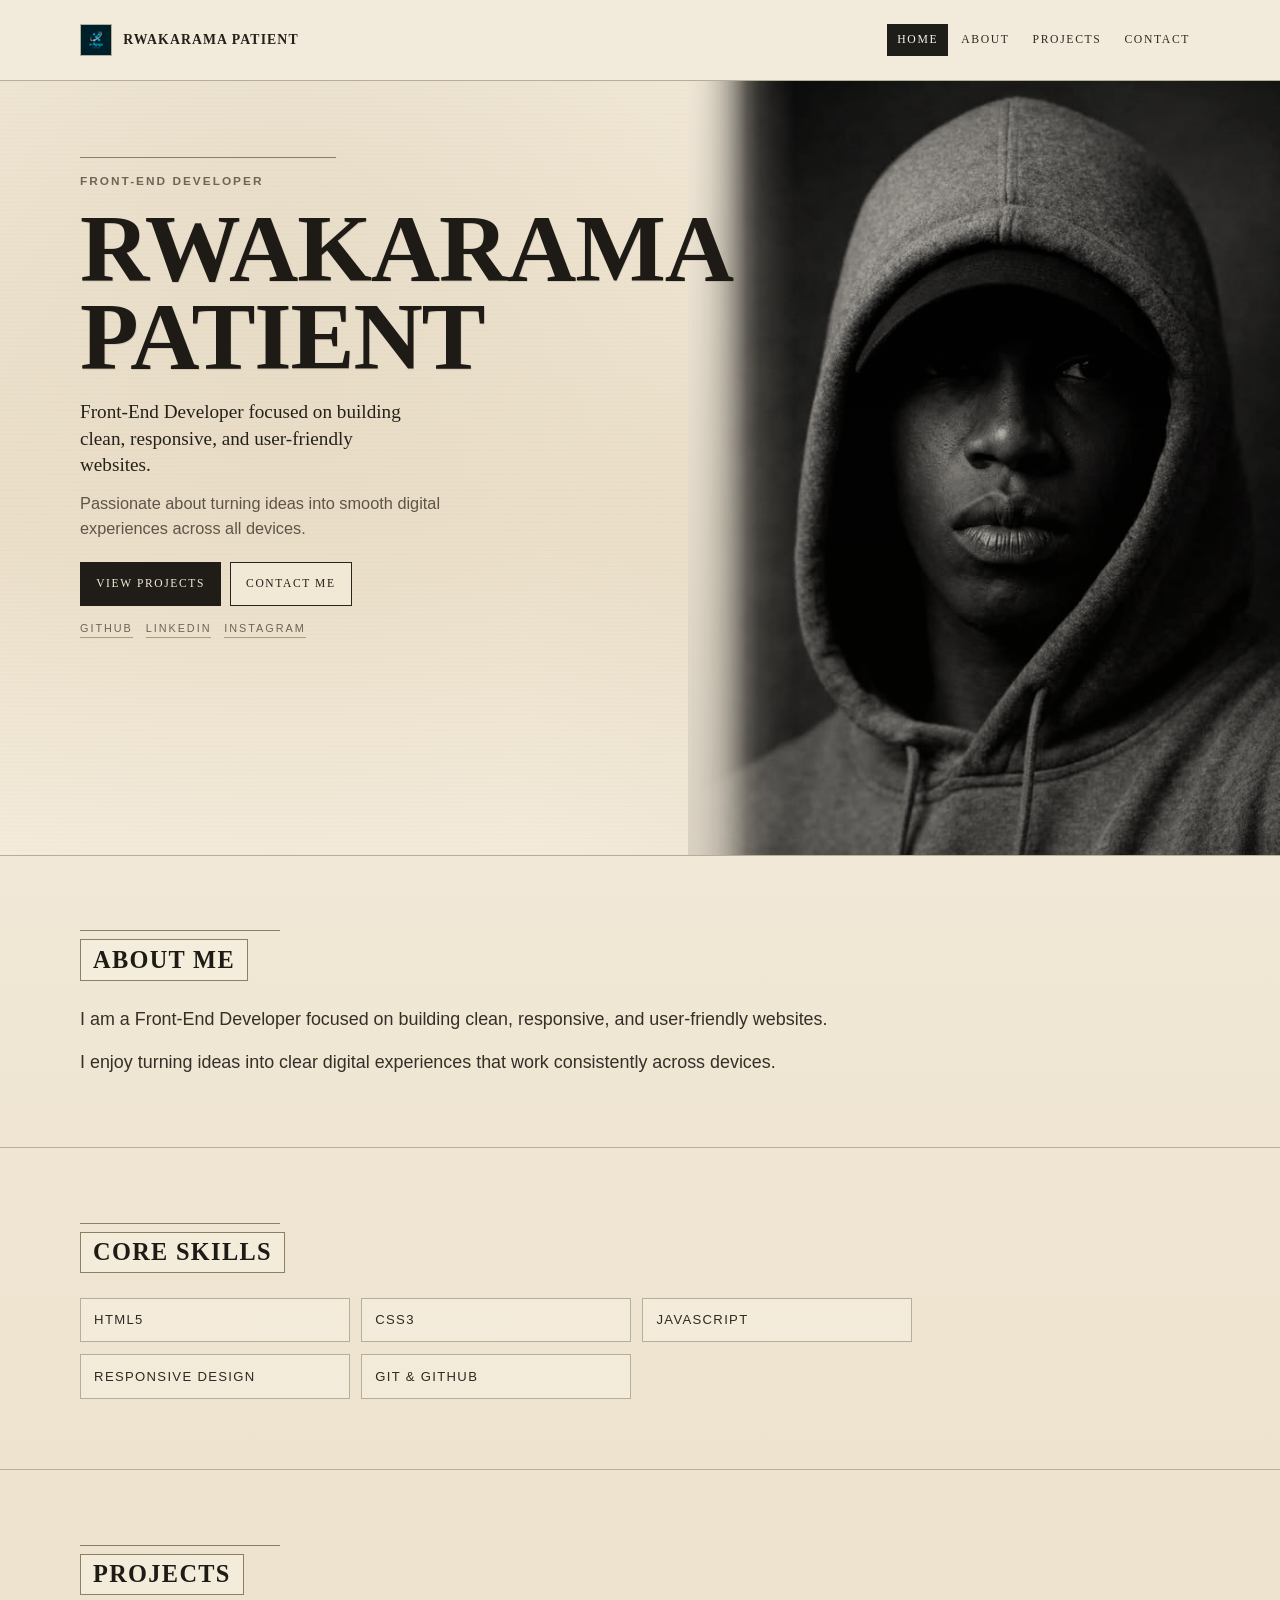
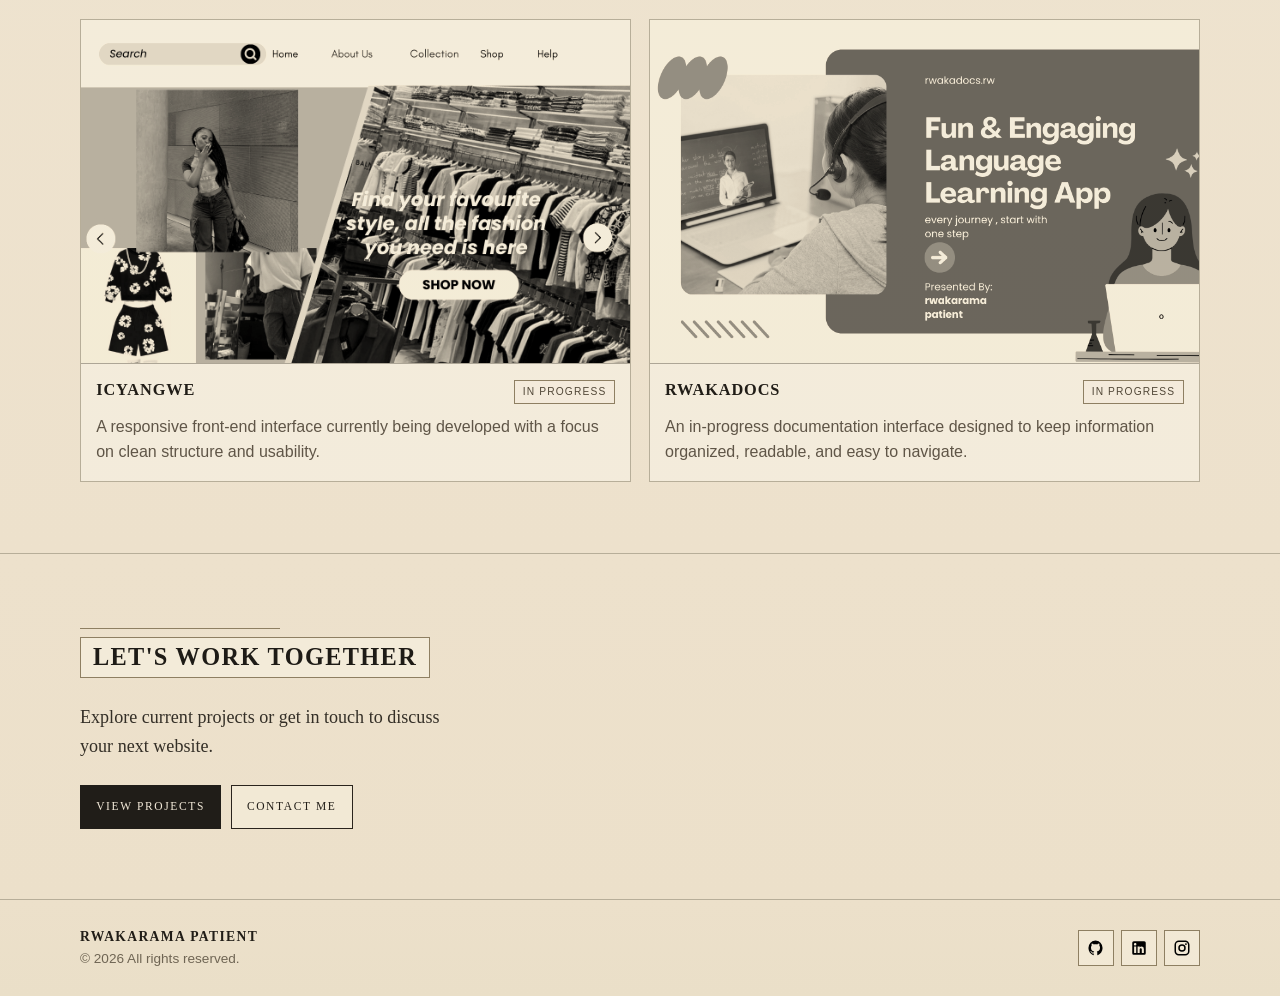
==== index.html @ 4b3dc40f "first commit" ====
<!DOCTYPE html>
<html lang="en">
  <head>
    <meta charset="UTF-8" />
    <meta name="viewport" content="width=device-width, initial-scale=1.0" />
    <meta name="description" content="Portfolio website" />
    <title>Home | Portfolio</title>
    <link rel="icon" type="image/png" sizes="32x32" href="assets/favicon/favicon.png">
<link rel="shortcut icon" href="assets/favicon/favicon-v2.png">
    <link rel="stylesheet" href="css/style.css" />
    <script src="js/main.js" defer></script>
  </head>
  <body>
    <a class="skip-link" href="#main-content">Skip to content</a>

    <header class="site-header">
      <div class="container header-inner">
        <a class="brand" href="index.html" aria-label="RWAKARAMA Patient home">
          <img class="brand-logo" src="assets/icons/logo.png" alt="RWAKARAMA Patient logo" />
          <span class="brand-text">RWAKARAMA Patient</span>
        </a>

        <button
          class="nav-toggle"
          type="button"
          aria-expanded="false"
          aria-controls="site-nav"
          aria-label="Toggle navigation menu"
        >
          <span class="nav-toggle-line"></span>
          <span class="nav-toggle-line"></span>
          <span class="nav-toggle-line"></span>
        </button>

        <nav class="site-nav" id="site-nav" aria-label="Main navigation">
          <a class="nav-link" href="index.html" aria-current="page">Home</a>
          <a class="nav-link" href="about.html">About</a>
          <a class="nav-link" href="projects.html">Projects</a>
          <a class="nav-link" href="contact.html">Contact</a>
        </nav>
      </div>
    </header>

    <main id="main-content">
      <section class="hero" aria-labelledby="hero-name">
        <div class="container hero-inner">
          <div class="hero-content">
            <p class="hero-role">Front-End Developer</p>
            <h1 class="hero-name" id="hero-name">RWAKARAMA Patient</h1>
            <p class="hero-supporting">
              Front-End Developer focused on building clean, responsive, and user-friendly websites.
            </p>
            <p class="hero-intro">
              Passionate about turning ideas into smooth digital experiences across all devices.
            </p>

            <div class="hero-actions" aria-label="Hero actions">
              <a class="hero-cta hero-cta-primary" href="projects.html">View Projects</a>
              <a class="hero-cta" href="contact.html">Contact Me</a>
            </div>

            <nav class="hero-social" aria-label="Hero social links">
              <a href="https://github.com/rwakaramapatient" target="_blank" rel="noopener noreferrer">GitHub</a>
              <a href="https://linkedin.com/in/rwakarama-patient-4941693b5" target="_blank" rel="noopener noreferrer">LinkedIn</a>
              <a href="https://www.instagram.com/r.w.a.k.a.r.a.m.a" target="_blank" rel="noopener noreferrer">Instagram</a>
            </nav>
          </div>

          <figure class="hero-media">
            <img src="assets/images/rwakarama.png" alt="Portrait of RWAKARAMA Patient" />
          </figure>
        </div>
      </section>

      <section class="home-preview about-preview" aria-labelledby="about-preview-title">
        <div class="container home-preview-inner">
          <header class="section-head">
            <h2 class="section-title-box" id="about-preview-title">About Me</h2>
          </header>

          <div class="section-body">
            <p>
              I am a Front-End Developer focused on building clean, responsive, and user-friendly
              websites.
            </p>
            <p>
              I enjoy turning ideas into clear digital experiences that work consistently across devices.
            </p>
          </div>
        </div>
      </section>

      <section class="home-preview skills-preview" aria-labelledby="skills-preview-title">
        <div class="container home-preview-inner">
          <header class="section-head">
            <h2 class="section-title-box" id="skills-preview-title">Core Skills</h2>
          </header>

          <ul class="skills-list" aria-label="Core front-end skills">
            <li class="skill-chip">HTML5</li>
            <li class="skill-chip">CSS3</li>
            <li class="skill-chip">JavaScript</li>
            <li class="skill-chip">Responsive Design</li>
            <li class="skill-chip">Git &amp; GitHub</li>
          </ul>
        </div>
      </section>

      <section class="home-preview projects-preview" aria-labelledby="projects-preview-title">
        <div class="container home-preview-inner">
          <header class="section-head">
            <h2 class="section-title-box" id="projects-preview-title">Projects</h2>
          </header>

          <div class="project-cards">
            <article class="project-card">
              <img src="assets/images/icyangwe.png" alt="Icyangwe project preview" class="project-card-image" />
              <div class="project-card-body">
                <div class="project-card-top">
                  <h3 class="project-card-name">Icyangwe</h3>
                  <span class="project-status">In Progress</span>
                </div>
                <p class="project-card-desc">
                  A responsive front-end interface currently being developed with a focus on clean structure
                  and usability.
                </p>
              </div>
            </article>

            <article class="project-card">
              <img src="assets/images/rwakadocs.png" alt="RwakaDocs project preview" class="project-card-image" />
              <div class="project-card-body">
                <div class="project-card-top">
                  <h3 class="project-card-name">RwakaDocs</h3>
                  <span class="project-status">In Progress</span>
                </div>
                <p class="project-card-desc">
                  An in-progress documentation interface designed to keep information organized, readable,
                  and easy to navigate.
                </p>
              </div>
            </article>
          </div>
        </div>
      </section>

      <section class="home-preview cta-preview" aria-labelledby="cta-preview-title">
        <div class="container home-preview-inner">
          <header class="section-head">
            <h2 class="section-title-box" id="cta-preview-title">Let&apos;s Work Together</h2>
          </header>

          <p class="cta-text">
            Explore current projects or get in touch to discuss your next website.
          </p>

          <div class="cta-actions">
            <a class="cta-link cta-link-primary" href="projects.html">View Projects</a>
            <a class="cta-link" href="contact.html">Contact Me</a>
          </div>
        </div>
      </section>
    </main>

    <footer class="site-footer">
      <div class="container footer-inner">
        <div class="footer-info">
          <p class="footer-name">RWAKARAMA Patient</p>
          <p class="footer-copy">&copy; 2026 All rights reserved.</p>
        </div>

        <nav class="social-nav" aria-label="Social links">
          <a class="social-link" href="https://github.com/rwakaramapatient" target="_blank" rel="noopener noreferrer" aria-label="GitHub">
            <img src="assets/icons/github.svg" alt="" />
          </a>
          <a class="social-link" href="https://linkedin.com/in/rwakarama-patient-4941693b5" target="_blank" rel="noopener noreferrer" aria-label="LinkedIn">
            <img src="assets/icons/linkedin.svg" alt="" />
          </a>
          <a class="social-link" href="https://www.instagram.com/r.w.a.k.a.r.a.m.a" target="_blank" rel="noopener noreferrer" aria-label="Instagram">
            <img src="assets/icons/instagram.svg" alt="" />
          </a>
        </nav>
      </div>
    </footer>
  </body>
</html>
---- css/style.css ----
:root {
  --bg: #efe4d1;
  --surface: #ece0c9;
  --text: #231f19;
  --muted: #6f6554;
  --line: #b7ae99;
  --focus: #2a241d;
}

*,
*::before,
*::after {
  box-sizing: border-box;
}

html,
body {
  margin: 0;
  padding: 0;
}

body {
  min-height: 100vh;
  display: flex;
  flex-direction: column;
  font-family: "Helvetica Neue", Helvetica, Arial, sans-serif;
  background: var(--bg);
  color: var(--text);
  line-height: 1.5;
}

img {
  max-width: 100%;
  display: block;
}

a {
  color: inherit;
  text-decoration: none;
}

.container {
  width: min(100% - 2rem, 70rem);
  margin-inline: auto;
}

.skip-link {
  position: absolute;
  left: 1rem;
  top: -100%;
  padding: 0.6rem 0.8rem;
  background: #000000;
  color: #ffffff;
  z-index: 1000;
}

.skip-link:focus-visible {
  top: 1rem;
  outline: 2px solid #ffffff;
  outline-offset: 2px;
}

.site-header {
  border-bottom: 1px solid #b7ae99;
  background: #f2ebdb;
}

.header-inner {
  min-height: 4.35rem;
  display: flex;
  align-items: center;
  justify-content: space-between;
  gap: 0.7rem;
  position: relative;
}

.brand {
  display: inline-flex;
  align-items: center;
  gap: 0.6rem;
  min-height: 44px;
}

.brand-logo {
  width: 2rem;
  height: 2rem;
  border-radius: 0;
  border: 1px solid #b7ae99;
  background: #e7decb;
}

.brand-text {
  font-size: 0.86rem;
  font-weight: 600;
  letter-spacing: 0.08em;
  text-transform: uppercase;
  white-space: nowrap;
  font-family: "Garamond", "Times New Roman", serif;
}

.brand-role {
  display: none;
}

.nav-toggle {
  width: 44px;
  height: 44px;
  border: 1px solid #b7ae99;
  background: #f2ebdb;
  border-radius: 0;
  display: inline-flex;
  flex-direction: column;
  justify-content: center;
  align-items: center;
  gap: 0.3rem;
  cursor: pointer;
}

.nav-toggle-line {
  width: 1.1rem;
  height: 2px;
  background: #2a2721;
  transition: transform 0.2s ease, opacity 0.2s ease;
}

.site-nav {
  position: absolute;
  top: calc(100% + 0.45rem);
  right: 0;
  left: 0;
  z-index: 20;
  display: none;
  flex-direction: column;
  gap: 0.1rem;
  padding: 0.5rem;
  background: #f2ebdb;
  border: 1px solid #b7ae99;
  border-radius: 0;
  box-shadow: 0 0.35rem 1rem rgba(51, 46, 37, 0.12);
}

.site-nav.is-open {
  display: flex;
}

.nav-link {
  min-height: 44px;
  display: inline-flex;
  align-items: center;
  padding: 0.5rem 0.7rem;
  border-radius: 0;
  font-size: 0.73rem;
  letter-spacing: 0.14em;
  text-transform: uppercase;
  color: #2f2b24;
  font-family: "Garamond", "Times New Roman", serif;
}

.nav-link:hover {
  background: #e8deca;
}

.nav-link[aria-current="page"] {
  background: #1f1d19;
  color: #f7f2e7;
}

.nav-toggle[aria-expanded="true"] .nav-toggle-line:nth-child(1) {
  transform: translateY(5px) rotate(45deg);
}

.nav-toggle[aria-expanded="true"] .nav-toggle-line:nth-child(2) {
  opacity: 0;
}

.nav-toggle[aria-expanded="true"] .nav-toggle-line:nth-child(3) {
  transform: translateY(-5px) rotate(-45deg);
}

main {
  flex: 1;
}

.site-footer {
  border-top: 1px solid #b7ae99;
  background: linear-gradient(180deg, #ece0ca 0%, #eadfc8 100%);
  margin-top: auto;
}

.footer-inner {
  min-height: 5.5rem;
  display: flex;
  flex-direction: column;
  align-items: flex-start;
  justify-content: center;
  gap: 0.8rem;
  padding-block: 1rem;
}

.footer-info {
  display: grid;
  gap: 0.15rem;
}

.footer-name,
.footer-copy {
  margin: 0;
}

.footer-name {
  font-size: 0.85rem;
  font-weight: 600;
  text-transform: uppercase;
  letter-spacing: 0.1em;
  color: #211d17;
  font-family: "Garamond", "Times New Roman", serif;
}

.footer-copy {
  font-size: 0.85rem;
  color: #6f6554;
}

.social-nav {
  display: inline-flex;
  align-items: center;
  flex-wrap: wrap;
  gap: 0.45rem;
}

.social-link {
  width: 2.25rem;
  height: 2.25rem;
  border: 1px solid #8e7f62;
  border-radius: 0;
  background: rgba(247, 240, 224, 0.55);
  display: inline-flex;
  align-items: center;
  justify-content: center;
}

.social-link:hover {
  background: #e7dbc4;
  border-color: #6f6554;
}

.social-link img {
  width: 1.1rem;
  height: 1.1rem;
}

.nav-link,
.social-link,
.hero-cta,
.cta-preview .cta-link,
.about-actions .cta-link,
.projects-links .cta-link,
.contact-form .cta-link,
.contact-methods-list a {
  transition:
    background-color 0.16s ease,
    color 0.16s ease,
    border-color 0.16s ease,
    text-decoration-color 0.16s ease;
}

a:focus-visible,
button:focus-visible {
  outline: 2px solid var(--focus);
  outline-offset: 2px;
}

@media (min-width: 48rem) {
  .header-inner {
    min-height: 5rem;
  }

  .nav-toggle {
    display: none;
  }

  .brand {
    gap: 0.7rem;
  }

  .site-nav {
    position: static;
    display: inline-flex;
    flex-direction: row;
    align-items: center;
    gap: 0.2rem;
    padding: 0;
    border: 0;
    border-radius: 0;
    box-shadow: none;
  }

  .nav-link {
    min-height: auto;
    padding: 0.45rem 0.62rem;
  }

  .footer-inner {
    min-height: 6rem;
    flex-direction: row;
    align-items: center;
    justify-content: space-between;
  }
}

.hero {
  position: relative;
  overflow: hidden;
  background:
    radial-gradient(circle at 22% 20%, rgba(191, 177, 149, 0.22), transparent 58%),
    radial-gradient(circle at 86% 84%, rgba(186, 174, 149, 0.2), transparent 46%),
    linear-gradient(180deg, #f3ead8 0%, #eee2cc 56%, #f4ebdb 100%);
  border-bottom: 1px solid #b7ae99;
}

.hero::before {
  content: "";
  position: absolute;
  inset: 0;
  pointer-events: none;
  background: linear-gradient(180deg, rgba(21, 18, 14, 0.34) 0%, rgba(21, 18, 14, 0.66) 100%);
  z-index: 1;
}

.hero::after {
  content: "";
  position: absolute;
  inset: 0;
  pointer-events: none;
  background-image: repeating-linear-gradient(
    0deg,
    rgba(49, 43, 35, 0.03) 0 1px,
    transparent 1px 4px
  );
  opacity: 0.42;
  z-index: 2;
}

.hero-inner {
  min-height: clamp(34rem, 100svh, 46rem);
  width: min(100%, 70rem);
  display: flex;
  align-items: flex-end;
  padding-top: clamp(1rem, 5vw, 1.9rem);
  padding-bottom: clamp(0.45rem, 2.8vw, 1rem);
  position: relative;
  z-index: 3;
}

.hero-content {
  max-width: 35rem;
  position: relative;
  z-index: 4;
}

.hero-content::before {
  content: "";
  position: absolute;
  left: 0;
  top: -1rem;
  width: min(62vw, 16rem);
  border-top: 1px solid rgba(235, 223, 198, 0.6);
}

.hero-role {
  margin: 0 0 0.85rem;
  font-size: 0.74rem;
  font-weight: 600;
  letter-spacing: 0.17em;
  text-transform: uppercase;
  color: #ded3bc;
}

.hero-name {
  margin: 0;
  font-size: clamp(2.3rem, 11vw, 5.2rem);
  line-height: 0.92;
  letter-spacing: -0.012em;
  text-transform: uppercase;
  max-width: 9.6ch;
  color: #f4ebd8;
  font-family: "Baskerville Old Face", "Garamond", "Times New Roman", serif;
  text-shadow: 0.08rem 0.12rem 0.6rem rgba(0, 0, 0, 0.44);
}

.hero-supporting {
  margin: 1.1rem 0 0;
  font-size: clamp(1rem, 4vw, 1.2rem);
  max-width: 35ch;
  color: #eee3cc;
  font-family: "Garamond", "Times New Roman", serif;
  line-height: 1.4;
  text-shadow: 0 0.2rem 0.75rem rgba(0, 0, 0, 0.38);
}

.hero-intro {
  margin: 0.7rem 0 0;
  color: #dacfb8;
  font-size: clamp(0.94rem, 2.8vw, 1.02rem);
  max-width: 44ch;
  line-height: 1.55;
  text-shadow: 0 0.2rem 0.65rem rgba(0, 0, 0, 0.34);
}

.hero-actions {
  margin-top: 1.3rem;
  display: flex;
  flex-wrap: wrap;
  gap: 0.55rem;
}

.hero-cta {
  min-height: 44px;
  display: inline-flex;
  align-items: center;
  justify-content: center;
  border: 1px solid rgba(243, 233, 212, 0.78);
  padding: 0.56rem 0.95rem;
  font-size: 0.72rem;
  letter-spacing: 0.14em;
  text-transform: uppercase;
  background: rgba(38, 34, 27, 0.44);
  color: #f2e8d5;
  font-family: "Garamond", "Times New Roman", serif;
}

.hero-cta-primary {
  background: rgba(241, 232, 213, 0.92);
  border-color: rgba(241, 232, 213, 0.92);
  color: #222019;
}

.hero-cta:hover {
  background: rgba(241, 232, 213, 0.2);
}

.hero-cta-primary:hover {
  background: #f7efdd;
}

.hero-social {
  margin-top: 0.9rem;
  display: flex;
  flex-wrap: wrap;
  gap: 0.8rem;
}

.hero-social a {
  position: relative;
  padding-bottom: 0.1rem;
  font-size: 0.68rem;
  letter-spacing: 0.18em;
  text-transform: uppercase;
  color: #d0c4ac;
}

.hero-social a::after {
  content: "";
  position: absolute;
  left: 0;
  right: 0;
  bottom: 0;
  border-bottom: 1px solid rgba(225, 214, 190, 0.5);
}

.hero-social a:hover {
  color: #f1e6d2;
}

.hero-media {
  position: absolute;
  inset: 0;
  margin: 0;
  z-index: 0;
}

.hero-media::before {
  content: "";
  position: absolute;
  inset: 0;
  background: linear-gradient(
    90deg,
    rgba(24, 20, 15, 0.78) 0%,
    rgba(24, 20, 15, 0.6) 28%,
    rgba(24, 20, 15, 0.34) 48%,
    rgba(24, 20, 15, 0.16) 66%,
    rgba(24, 20, 15, 0.08) 100%
  );
  z-index: 1;
}

.hero-media::after {
  content: "";
  position: absolute;
  inset: 0;
  pointer-events: none;
  background:
    linear-gradient(180deg, rgba(22, 18, 14, 0.18) 0%, rgba(22, 18, 14, 0.72) 100%),
    radial-gradient(circle at 66% 16%, rgba(247, 239, 222, 0.16), transparent 42%);
  z-index: 2;
}

.hero-media img {
  width: 100%;
  height: 100%;
  object-fit: cover;
  object-position: center 24%;
  filter: grayscale(100%) contrast(1.06) brightness(0.86) sepia(14%);
  mix-blend-mode: multiply;
  -webkit-mask-image: linear-gradient(to bottom, #000 0%, #000 85%, transparent 100%);
  mask-image: linear-gradient(to bottom, #000 0%, #000 85%, transparent 100%);
}

@media (min-width: 56rem) {
  .hero::before {
    background: linear-gradient(180deg, rgba(244, 235, 219, 0.12) 0%, rgba(244, 235, 219, 0.02) 100%);
  }

  .hero-inner {
    min-height: clamp(35rem, 86vh, 52rem);
    display: block;
    padding-top: clamp(3rem, 7.2vw, 6.4rem);
    padding-bottom: clamp(0.6rem, 2vw, 1.35rem);
    padding-right: min(45%, 32rem);
    align-items: initial;
  }

  .hero-content {
    max-width: 35rem;
    padding-right: 0;
  }

  .hero-content::before {
    border-top: 1px solid #8e7f62;
  }

  .hero-role {
    color: #6f6554;
  }

  .hero-name {
    font-size: clamp(3.4rem, 7.5vw, 6.5rem);
    color: #1e1b16;
    text-shadow: 0.04rem 0.04rem 0 rgba(66, 57, 45, 0.13);
    max-width: 10.6ch;
  }

  .hero-supporting {
    color: #25211a;
    text-shadow: none;
  }

  .hero-intro {
    color: #5f5547;
    text-shadow: none;
  }

  .hero-cta {
    border-color: #2a241d;
    background: rgba(245, 236, 218, 0.74);
    color: #231f19;
  }

  .hero-cta-primary {
    background: #201d18;
    border-color: #201d18;
    color: #f2e9d8;
  }

  .hero-cta:hover {
    background: #e8dcc4;
  }

  .hero-cta-primary:hover {
    background: #161411;
  }

  .hero-social a {
    color: #6e6455;
  }

  .hero-social a::after {
    border-bottom: 1px solid #aa9c80;
  }

  .hero-social a:hover {
    color: #29251f;
  }

  .hero-media {
    left: auto;
    right: calc((100vw - min(100vw - 2rem, 70rem)) / -2);
    width: calc(
      min(46%, 32rem) + ((100vw - min(100vw - 2rem, 70rem)) / 2)
    );
  }

  .hero-media::before {
    background: linear-gradient(
      90deg,
      rgba(244, 235, 219, 0.95) 0%,
      rgba(244, 235, 219, 0.58) 6%,
      rgba(244, 235, 219, 0.16) 12%,
      rgba(244, 235, 219, 0) 18%
    );
  }

  .hero-media::after {
    background:
      linear-gradient(90deg, rgba(244, 235, 219, 0.14) 0%, rgba(244, 235, 219, 0) 10%),
      linear-gradient(180deg, rgba(24, 20, 15, 0.03) 0%, rgba(24, 20, 15, 0.14) 100%);
  }

  .hero-media img {
    object-position: center 20%;
    filter: grayscale(100%) contrast(1.05) brightness(0.9) sepia(14%);
    -webkit-mask-image: linear-gradient(
      90deg,
      transparent 0%,
      rgba(0, 0, 0, 0.42) 5%,
      rgba(0, 0, 0, 0.95) 10%,
      rgba(0, 0, 0, 1) 14%,
      rgba(0, 0, 0, 1) 100%
    );
    mask-image: linear-gradient(
      90deg,
      transparent 0%,
      rgba(0, 0, 0, 0.42) 5%,
      rgba(0, 0, 0, 0.95) 10%,
      rgba(0, 0, 0, 1) 14%,
      rgba(0, 0, 0, 1) 100%
    );
  }
}

.home-preview {
  padding-block: clamp(2.6rem, 7vw, 4.4rem);
  background: #f2e9d8;
}

.home-preview + .home-preview {
  border-top: 1px solid #b7ae99;
}

.home-preview-inner {
  display: grid;
  gap: 1.25rem;
}

.about-preview {
  background:
    linear-gradient(180deg, #f1e8d7 0%, #efe5d2 100%);
}

.skills-preview {
  background:
    linear-gradient(180deg, #efe5d2 0%, #eee3cf 100%);
}

.projects-preview {
  background:
    linear-gradient(180deg, #eee3cf 0%, #ede1cc 100%);
}

.home-preview .section-head {
  display: grid;
  gap: 0.5rem;
  position: relative;
  padding-top: 0.25rem;
}

.home-preview .section-head::before {
  content: "";
  width: min(12.5rem, 48vw);
  border-top: 1px solid #8e7f62;
}

.home-preview .section-kicker {
  margin: 0;
  font-size: 0.7rem;
  text-transform: uppercase;
  letter-spacing: 0.18em;
  color: #6f6554;
}

.home-preview .section-title-box {
  margin: 0;
  display: inline-block;
  width: fit-content;
  border: 1px solid #8e7f62;
  padding: 0.45rem 0.75rem;
  font-size: clamp(1.16rem, 3vw, 1.52rem);
  line-height: 1.02;
  text-transform: uppercase;
  letter-spacing: 0.055em;
  background: rgba(247, 240, 224, 0.68);
  color: #1e1b16;
  font-family: "Baskerville Old Face", "Garamond", "Times New Roman", serif;
}

.home-preview .section-body {
  max-width: 50rem;
  display: grid;
  gap: 0.85rem;
}

.home-preview .section-body p {
  margin: 0;
  font-size: clamp(1rem, 2.2vw, 1.12rem);
  color: #342f27;
  line-height: 1.62;
}

.skills-preview .skills-list {
  list-style: none;
  margin: 0;
  padding: 0;
  display: grid;
  grid-template-columns: repeat(2, minmax(0, 1fr));
  gap: 0.62rem;
  max-width: 52rem;
}

.skills-preview .skill-chip {
  border: 1px solid #b7ae99;
  background: rgba(247, 240, 224, 0.62);
  padding: 0.72rem 0.82rem;
  font-size: 0.82rem;
  letter-spacing: 0.1em;
  text-transform: uppercase;
  color: #2e2922;
}

.projects-preview .project-cards {
  display: grid;
  gap: 1rem;
}

.projects-preview .project-card {
  border: 1px solid #b7ae99;
  background: rgba(248, 242, 227, 0.65);
}

.projects-preview .project-card-image {
  width: 100%;
  aspect-ratio: 16 / 10;
  object-fit: cover;
  border-bottom: 1px solid #b7ae99;
  filter: grayscale(100%) contrast(1.03) sepia(10%);
  mix-blend-mode: multiply;
}

.projects-preview .project-card-body {
  padding: 1rem 0.95rem;
  display: grid;
  gap: 0.7rem;
}

.projects-preview .project-card-top {
  display: flex;
  align-items: flex-start;
  justify-content: space-between;
  gap: 0.7rem;
}

.projects-preview .project-card-name {
  margin: 0;
  font-size: 1.02rem;
  line-height: 1.2;
  text-transform: uppercase;
  letter-spacing: 0.055em;
  font-family: "Baskerville Old Face", "Garamond", "Times New Roman", serif;
  color: #211d17;
}

.projects-preview .project-status {
  border: 1px solid #8e7f62;
  padding: 0.22rem 0.48rem;
  font-size: 0.64rem;
  text-transform: uppercase;
  letter-spacing: 0.11em;
  white-space: nowrap;
  color: #514737;
  background: rgba(244, 235, 219, 0.58);
}

.projects-preview .project-card-desc {
  margin: 0;
  color: #5f5547;
  line-height: 1.56;
}

.cta-preview {
  background:
    linear-gradient(180deg, #ede1cc 0%, #ece0ca 100%);
}

.cta-preview .cta-text {
  margin: 0;
  font-size: clamp(1rem, 2.2vw, 1.13rem);
  max-width: 42ch;
  color: #342f27;
  line-height: 1.58;
  font-family: "Garamond", "Times New Roman", serif;
}

.cta-preview .cta-actions {
  display: flex;
  flex-wrap: wrap;
  gap: 0.6rem;
}

.cta-preview .cta-link {
  min-height: 44px;
  display: inline-flex;
  align-items: center;
  justify-content: center;
  padding: 0.58rem 0.95rem;
  border: 1px solid #2a241d;
  text-transform: uppercase;
  letter-spacing: 0.14em;
  font-size: 0.72rem;
  font-family: "Garamond", "Times New Roman", serif;
  background: rgba(245, 236, 218, 0.74);
  color: #231f19;
}

.cta-preview .cta-link-primary {
  background: #201d18;
  color: #f2e9d8;
  border-color: #201d18;
}

.cta-preview .cta-link:not(.cta-link-primary):hover {
  background: #efefef;
}

.cta-preview .cta-link-primary:hover {
  background: #000000;
}

@media (min-width: 48rem) {
  .home-preview-inner {
    gap: 1.55rem;
  }

  .skills-preview .skills-list {
    grid-template-columns: repeat(3, minmax(0, 1fr));
    gap: 0.72rem;
  }

  .projects-preview .project-cards {
    grid-template-columns: repeat(2, minmax(0, 1fr));
    gap: 1.1rem;
  }
}

.about-page-intro {
  padding-block: clamp(2.6rem, 8vw, 4.8rem);
  border-bottom: 1px solid #b7ae99;
  background: linear-gradient(180deg, #f2e9d8 0%, #efe4d1 100%);
}

.about-section {
  padding-block: clamp(2rem, 6vw, 3.5rem);
  background: #efe4d1;
}

.about-section + .about-section {
  border-top: 1px solid #b7ae99;
}

.about-inner {
  display: grid;
  gap: 1rem;
  max-width: 60rem;
}

.about-page-intro .section-kicker {
  margin: 0;
  font-size: 0.7rem;
  text-transform: uppercase;
  letter-spacing: 0.18em;
  color: #6f6554;
}

.about-page-intro .section-title-box {
  margin: 0;
  display: inline-block;
  width: fit-content;
  border: 1px solid #8e7f62;
  padding: 0.45rem 0.75rem;
  font-size: clamp(1.2rem, 3.2vw, 1.62rem);
  line-height: 1.02;
  text-transform: uppercase;
  letter-spacing: 0.055em;
  background: rgba(247, 240, 224, 0.68);
  color: #1e1b16;
  font-family: "Baskerville Old Face", "Garamond", "Times New Roman", serif;
}

.about-page-title {
  font-size: clamp(1.2rem, 3.2vw, 1.62rem);
}

.about-lead {
  margin: 0;
  font-size: clamp(1.02rem, 2.7vw, 1.2rem);
  max-width: 41ch;
  color: #2f2a22;
  line-height: 1.5;
  font-family: "Garamond", "Times New Roman", serif;
}

.about-subtitle {
  margin: 0;
  font-size: clamp(1.08rem, 2.8vw, 1.42rem);
  text-transform: uppercase;
  letter-spacing: 0.055em;
  color: #211d17;
  font-family: "Baskerville Old Face", "Garamond", "Times New Roman", serif;
  position: relative;
  padding-top: 0.24rem;
}

.about-subtitle::before {
  content: "";
  display: block;
  width: min(11rem, 44vw);
  border-top: 1px solid #8e7f62;
  margin-bottom: 0.58rem;
}

.about-inner p {
  margin: 0;
  color: #342f27;
  max-width: 64ch;
  font-size: clamp(1rem, 2.2vw, 1.11rem);
  line-height: 1.62;
}

.about-focus-list {
  list-style: none;
  margin: 0;
  padding: 0;
  display: grid;
  gap: 0.62rem;
}

.about-focus-list li {
  border: 1px solid #b7ae99;
  padding: 0.74rem 0.82rem;
  background: rgba(247, 240, 224, 0.62);
  color: #2f2a22;
  line-height: 1.54;
}

.about-cta {
  background: linear-gradient(180deg, #ede1cc 0%, #ece0ca 100%);
}

.about-actions {
  display: flex;
  flex-wrap: wrap;
  gap: 0.6rem;
}

.about-actions .cta-link {
  min-height: 44px;
  display: inline-flex;
  align-items: center;
  justify-content: center;
  padding: 0.58rem 0.95rem;
  border: 1px solid #2a241d;
  text-transform: uppercase;
  letter-spacing: 0.14em;
  font-size: 0.72rem;
  font-family: "Garamond", "Times New Roman", serif;
  background: rgba(245, 236, 218, 0.74);
  color: #231f19;
}

.about-actions .cta-link-primary {
  background: #201d18;
  color: #f2e9d8;
  border-color: #201d18;
}

.about-actions .cta-link:not(.cta-link-primary):hover {
  background: #efefef;
}

.about-actions .cta-link-primary:hover {
  background: #000000;
}

@media (min-width: 48rem) {
  .about-inner {
    gap: 1.2rem;
  }

  .about-focus-list {
    grid-template-columns: repeat(2, minmax(0, 1fr));
  }
}

.projects-page-intro {
  padding-block: clamp(2.6rem, 8vw, 4.8rem);
  border-bottom: 1px solid #b7ae99;
  background: linear-gradient(180deg, #f2e9d8 0%, #efe4d1 100%);
}

.projects-section {
  padding-block: clamp(2rem, 6vw, 3.5rem);
  background: #efe4d1;
}

.projects-section + .projects-section {
  border-top: 1px solid #b7ae99;
}

.projects-inner {
  display: grid;
  gap: 1.05rem;
}

.projects-page-intro .section-kicker {
  margin: 0;
  font-size: 0.7rem;
  text-transform: uppercase;
  letter-spacing: 0.18em;
  color: #6f6554;
}

.projects-page-intro .section-title-box {
  margin: 0;
  display: inline-block;
  width: fit-content;
  border: 1px solid #8e7f62;
  padding: 0.45rem 0.75rem;
  font-size: clamp(1.2rem, 3.2vw, 1.62rem);
  line-height: 1.02;
  text-transform: uppercase;
  letter-spacing: 0.055em;
  background: rgba(247, 240, 224, 0.68);
  color: #1e1b16;
  font-family: "Baskerville Old Face", "Garamond", "Times New Roman", serif;
}

.projects-page-title {
  font-size: clamp(1.2rem, 3.2vw, 1.62rem);
}

.projects-lead {
  margin: 0;
  max-width: 54ch;
  font-size: clamp(1.02rem, 2.7vw, 1.2rem);
  color: #2f2a22;
  line-height: 1.5;
  font-family: "Garamond", "Times New Roman", serif;
}

.projects-subtitle {
  margin: 0;
  font-size: clamp(1.08rem, 2.8vw, 1.42rem);
  text-transform: uppercase;
  letter-spacing: 0.055em;
  color: #211d17;
  font-family: "Baskerville Old Face", "Garamond", "Times New Roman", serif;
  position: relative;
  padding-top: 0.24rem;
}

.projects-subtitle::before {
  content: "";
  display: block;
  width: min(11rem, 44vw);
  border-top: 1px solid #8e7f62;
  margin-bottom: 0.58rem;
}

.projects-grid {
  gap: 1.05rem;
}

.projects-card {
  border: 1px solid #b7ae99;
  background: rgba(248, 242, 227, 0.65);
}

.projects-card .project-card-image {
  width: 100%;
  aspect-ratio: 16 / 10;
  object-fit: cover;
  border-bottom: 1px solid #b7ae99;
  filter: grayscale(100%) contrast(1.03) sepia(10%);
  mix-blend-mode: multiply;
}

.projects-card .project-card-body {
  display: grid;
  gap: 0.78rem;
  padding: 1rem 0.95rem;
}

.projects-card .project-card-top {
  display: flex;
  align-items: flex-start;
  justify-content: space-between;
  gap: 0.7rem;
}

.projects-card .project-card-name {
  margin: 0;
  font-size: 1.02rem;
  line-height: 1.2;
  text-transform: uppercase;
  letter-spacing: 0.055em;
  font-family: "Baskerville Old Face", "Garamond", "Times New Roman", serif;
  color: #211d17;
}

.projects-card .project-status {
  border: 1px solid #8e7f62;
  padding: 0.22rem 0.48rem;
  font-size: 0.64rem;
  text-transform: uppercase;
  letter-spacing: 0.11em;
  white-space: nowrap;
  color: #514737;
  background: rgba(244, 235, 219, 0.58);
}

.projects-card .project-card-desc {
  margin: 0;
  color: #5f5547;
  line-height: 1.56;
}

.projects-stack {
  display: flex;
  flex-wrap: wrap;
  gap: 0.42rem;
}

.projects-stack span {
  border: 1px solid #b7ae99;
  background: rgba(247, 240, 224, 0.62);
  padding: 0.28rem 0.52rem;
  font-size: 0.66rem;
  text-transform: uppercase;
  letter-spacing: 0.1em;
  color: #2e2922;
}

.projects-links {
  display: flex;
  flex-wrap: wrap;
  gap: 0.6rem;
}

.projects-links .cta-link {
  flex: 1 1 100%;
  min-height: 44px;
  display: inline-flex;
  align-items: center;
  justify-content: center;
  padding: 0.58rem 0.95rem;
  border: 1px solid #2a241d;
  text-transform: uppercase;
  letter-spacing: 0.14em;
  font-size: 0.72rem;
  font-family: "Garamond", "Times New Roman", serif;
  background: rgba(245, 236, 218, 0.74);
  color: #231f19;
}

.projects-links .cta-link-primary {
  background: #201d18;
  color: #f2e9d8;
  border-color: #201d18;
}

.projects-links .cta-link:not(.cta-link-primary):hover {
  background: #efefef;
}

.projects-links .cta-link-primary:hover {
  background: #000000;
}

.projects-links .cta-link[aria-disabled="true"] {
  color: #5f5547;
  border-color: #8e7f62;
  background: rgba(244, 235, 219, 0.58);
  cursor: default;
}

.projects-soon {
  background: linear-gradient(180deg, #ede1cc 0%, #ece0ca 100%);
}

.projects-soon p {
  margin: 0;
  max-width: 62ch;
  color: #342f27;
  line-height: 1.62;
}

@media (min-width: 48rem) {
  .projects-inner {
    gap: 1.2rem;
  }

  .projects-grid {
    gap: 1.12rem;
  }

  .projects-links .cta-link {
    flex: 1 1 auto;
  }
}

.contact-page-intro {
  padding-block: clamp(2.6rem, 8vw, 4.8rem);
  border-bottom: 1px solid #b7ae99;
  background: linear-gradient(180deg, #f2e9d8 0%, #efe4d1 100%);
}

.contact-section {
  padding-block: clamp(2rem, 6vw, 3.5rem);
  background: #efe4d1;
}

.contact-section + .contact-section {
  border-top: 1px solid #b7ae99;
}

.contact-inner {
  display: grid;
  gap: 1.05rem;
}

.contact-page-intro .section-kicker {
  margin: 0;
  font-size: 0.7rem;
  text-transform: uppercase;
  letter-spacing: 0.18em;
  color: #6f6554;
}

.contact-page-intro .section-title-box {
  margin: 0;
  display: inline-block;
  width: fit-content;
  border: 1px solid #8e7f62;
  padding: 0.45rem 0.75rem;
  font-size: clamp(1.2rem, 3.2vw, 1.62rem);
  line-height: 1.02;
  text-transform: uppercase;
  letter-spacing: 0.055em;
  background: rgba(247, 240, 224, 0.68);
  color: #1e1b16;
  font-family: "Baskerville Old Face", "Garamond", "Times New Roman", serif;
}

.contact-page-title {
  font-size: clamp(1.2rem, 3.2vw, 1.62rem);
}

.contact-lead {
  margin: 0;
  max-width: 54ch;
  font-size: clamp(1.02rem, 2.7vw, 1.2rem);
  color: #2f2a22;
  line-height: 1.5;
  font-family: "Garamond", "Times New Roman", serif;
}

.contact-subtitle {
  margin: 0;
  font-size: clamp(1.08rem, 2.8vw, 1.42rem);
  text-transform: uppercase;
  letter-spacing: 0.055em;
  color: #211d17;
  font-family: "Baskerville Old Face", "Garamond", "Times New Roman", serif;
  position: relative;
  padding-top: 0.24rem;
}

.contact-subtitle::before {
  content: "";
  display: block;
  width: min(11rem, 44vw);
  border-top: 1px solid #8e7f62;
  margin-bottom: 0.58rem;
}

.contact-priority-note,
.contact-form-note,
.contact-inner p {
  margin: 0;
  max-width: 64ch;
  color: #342f27;
  line-height: 1.62;
}

.contact-priority-note strong {
  color: #1f1b15;
  font-weight: 600;
}

.contact-methods-list {
  list-style: none;
  margin: 0;
  padding: 0;
  display: grid;
  gap: 0.62rem;
}

.contact-methods-list li {
  border: 1px solid #b7ae99;
  background: rgba(247, 240, 224, 0.62);
  padding: 0.74rem 0.82rem;
  display: grid;
  gap: 0.26rem;
}

.contact-label {
  font-size: 0.67rem;
  text-transform: uppercase;
  letter-spacing: 0.14em;
  color: #6f6554;
  font-family: "Garamond", "Times New Roman", serif;
}

.contact-methods-list a {
  text-decoration: underline;
  text-underline-offset: 3px;
  overflow-wrap: anywhere;
  color: #2f2a22;
}

.contact-form {
  border: 1px solid #b7ae99;
  background: rgba(248, 242, 227, 0.65);
  padding: 1rem 0.95rem;
  display: grid;
  gap: 0.7rem;
  max-width: 46rem;
}

.contact-form label {
  font-size: 0.7rem;
  text-transform: uppercase;
  letter-spacing: 0.14em;
  color: #5f5547;
  font-family: "Garamond", "Times New Roman", serif;
}

.contact-form input,
.contact-form textarea {
  width: 100%;
  border: 1px solid #b7ae99;
  background: rgba(247, 240, 224, 0.64);
  padding: 0.62rem 0.7rem;
  font: inherit;
  font-family: "Garamond", "Times New Roman", serif;
  color: #2e2922;
}

.contact-form textarea {
  min-height: 7rem;
  resize: vertical;
}

.contact-form input::placeholder,
.contact-form textarea::placeholder {
  color: #786d5d;
}

.contact-form input:focus-visible,
.contact-form textarea:focus-visible {
  outline: 2px solid #2a241d;
  outline-offset: 2px;
}

.contact-form .cta-link {
  width: fit-content;
  min-height: 44px;
  display: inline-flex;
  align-items: center;
  justify-content: center;
  padding: 0.58rem 0.95rem;
  border: 1px solid #201d18;
  text-transform: uppercase;
  letter-spacing: 0.14em;
  font-size: 0.72rem;
  font-family: "Garamond", "Times New Roman", serif;
  background: #201d18;
  color: #f2e9d8;
}

.contact-form .cta-link:hover {
  background: #000000;
}

.contact-closing {
  background: linear-gradient(180deg, #ede1cc 0%, #ece0ca 100%);
}

@media (min-width: 48rem) {
  .contact-inner {
    gap: 1.2rem;
  }

  .contact-methods-list {
    grid-template-columns: repeat(2, minmax(0, 1fr));
  }
}

@media (min-width: 30rem) {
  .projects-links .cta-link {
    flex: 0 0 auto;
  }
}
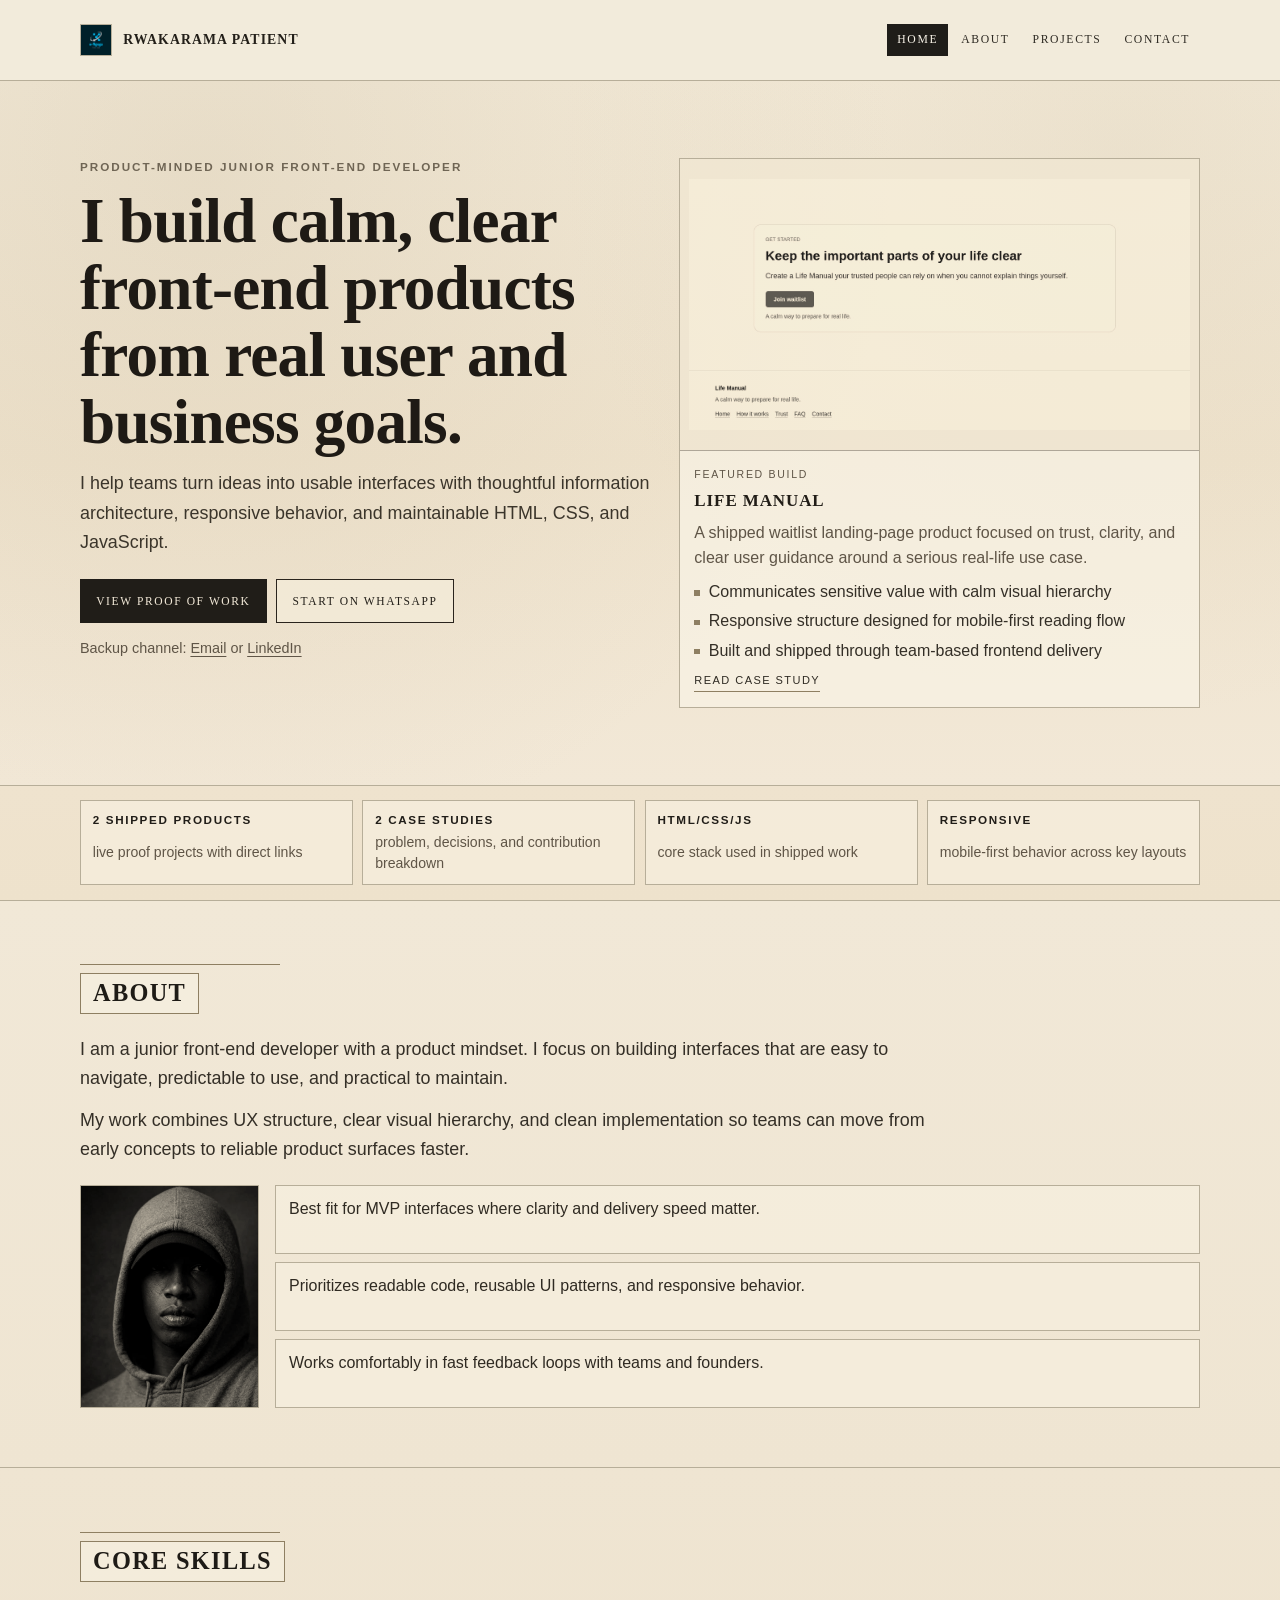
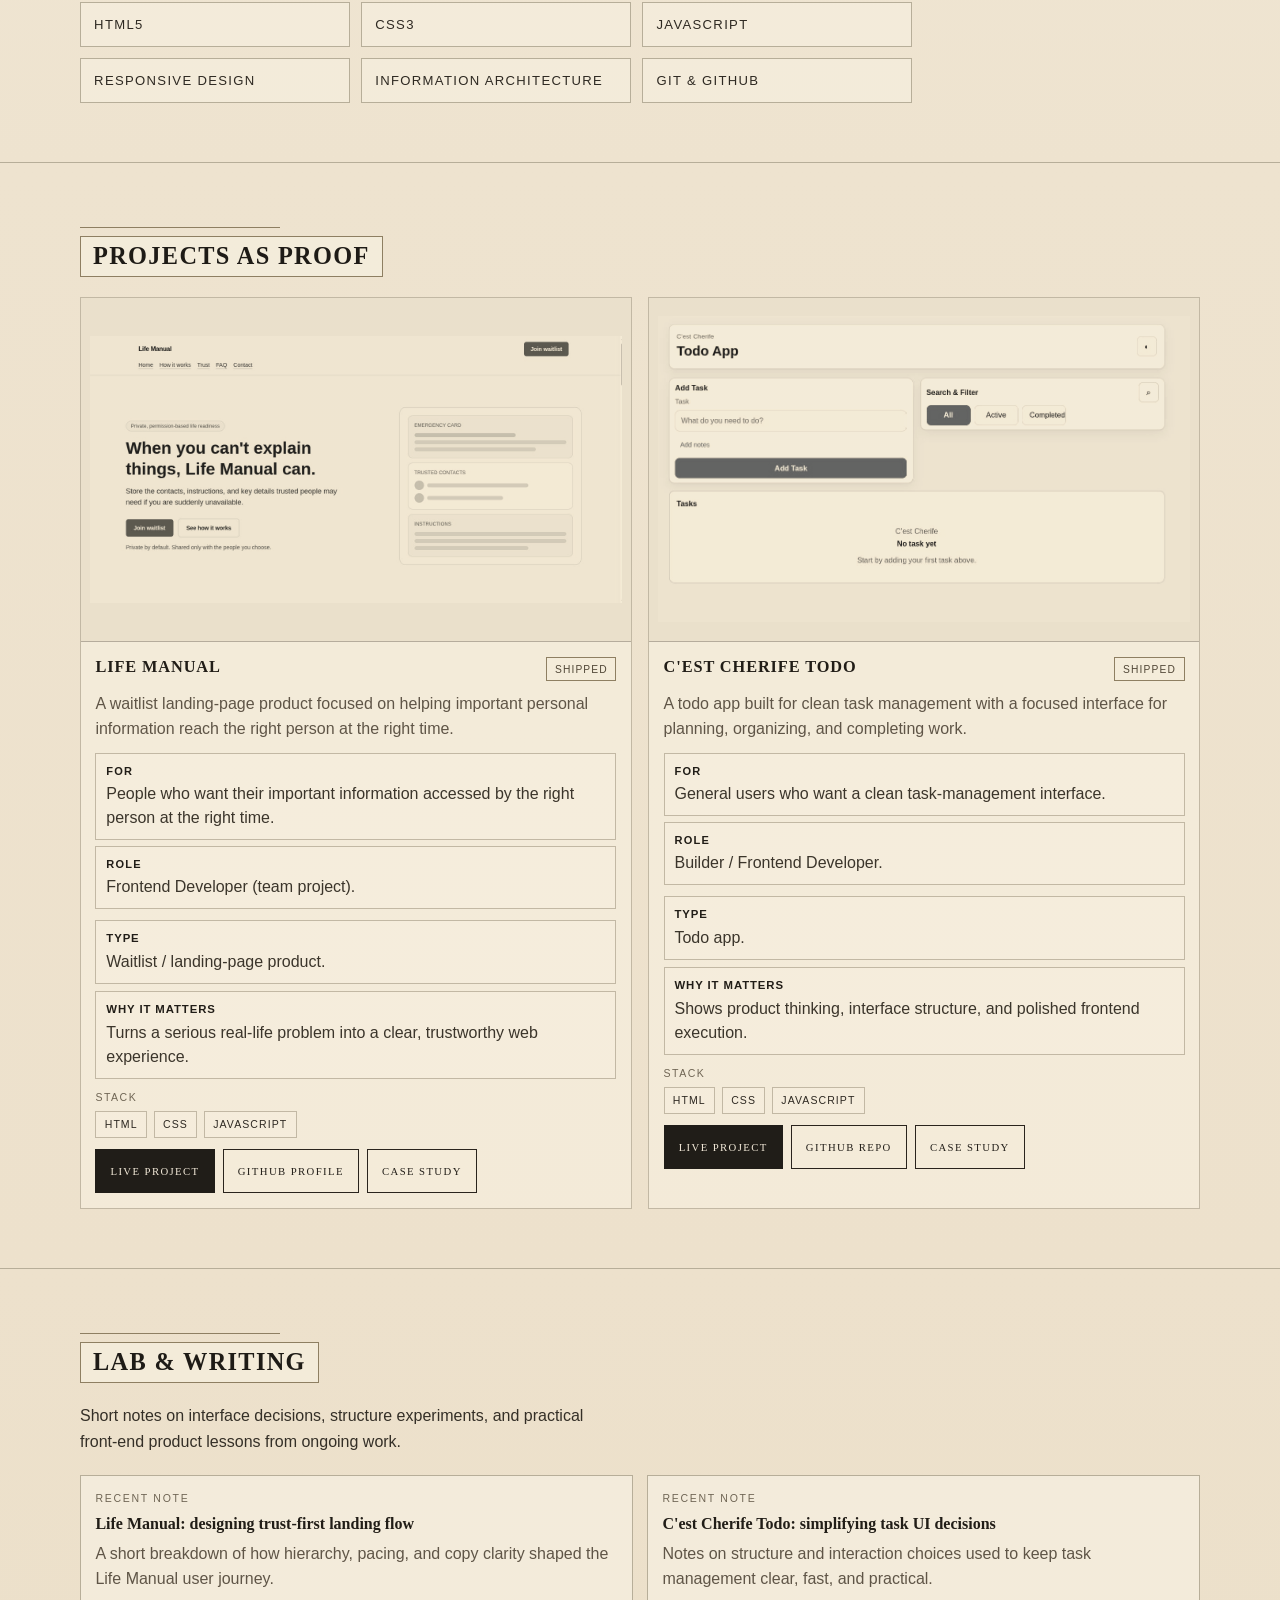
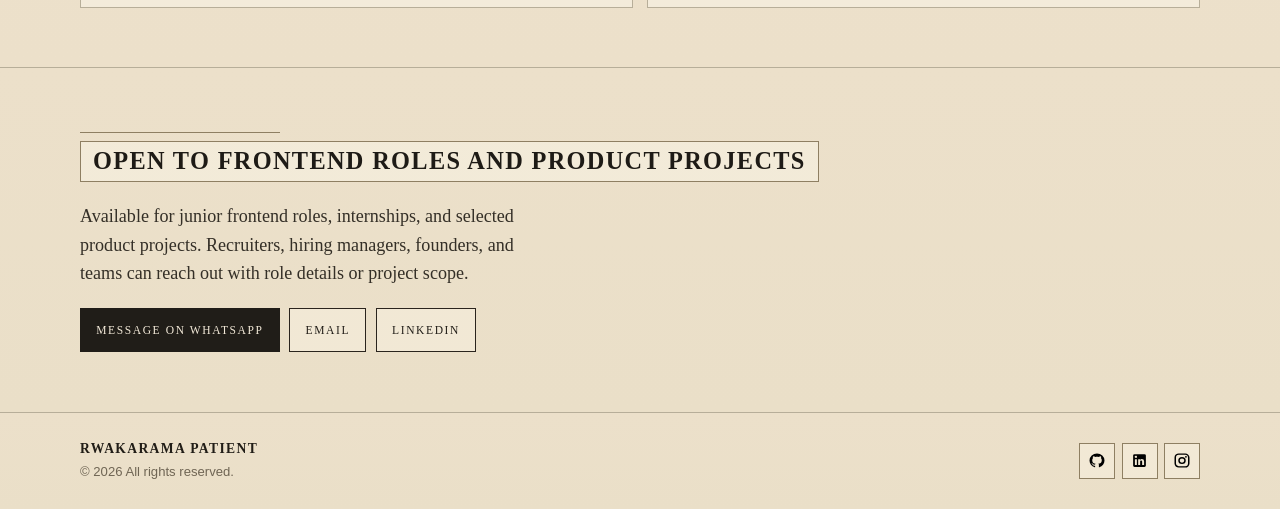
==== commit 14e45eaa: "Committing existing repo" ====
--- a/index.html
+++ b/index.html
@@ -3,10 +3,10 @@
   <head>
     <meta charset="UTF-8" />
     <meta name="viewport" content="width=device-width, initial-scale=1.0" />
-    <meta name="description" content="Portfolio website" />
-    <title>Home | Portfolio</title>
-    <link rel="icon" type="image/png" sizes="32x32" href="assets/favicon/favicon.png">
-<link rel="shortcut icon" href="assets/favicon/favicon-v2.png">
+    <meta name="description" content="Product-minded junior front-end developer portfolio focused on proof-driven, responsive interfaces." />
+    <title>RWAKARAMA Patient | Product-Minded Junior Frontend Developer</title>
+    <link rel="icon" type="image/png" sizes="32x32" href="assets/favicon/favicon-v2.png" />
+    <link rel="shortcut icon" href="assets/favicon/favicon-v2.png" />
     <link rel="stylesheet" href="css/style.css" />
     <script src="js/main.js" defer></script>
   </head>
@@ -36,56 +36,113 @@
           <a class="nav-link" href="index.html" aria-current="page">Home</a>
           <a class="nav-link" href="about.html">About</a>
           <a class="nav-link" href="projects.html">Projects</a>
-          <a class="nav-link" href="contact.html">Contact</a>
+          <a class="nav-link" href="#cta-preview-title">Contact</a>
         </nav>
       </div>
     </header>
 
     <main id="main-content">
-      <section class="hero" aria-labelledby="hero-name">
+      <section class="hero" aria-labelledby="hero-title">
         <div class="container hero-inner">
           <div class="hero-content">
-            <p class="hero-role">Front-End Developer</p>
-            <h1 class="hero-name" id="hero-name">RWAKARAMA Patient</h1>
+            <p class="hero-role">Product-Minded Junior Front-End Developer</p>
+            <h1 class="hero-name" id="hero-title">
+              I build calm, clear front-end products from real user and business goals.
+            </h1>
             <p class="hero-supporting">
-              Front-End Developer focused on building clean, responsive, and user-friendly websites.
+              I help teams turn ideas into usable interfaces with thoughtful information architecture,
+              responsive behavior, and maintainable HTML, CSS, and JavaScript.
             </p>
-            <p class="hero-intro">
-              Passionate about turning ideas into smooth digital experiences across all devices.
+
+            <div class="hero-actions" aria-label="Hero actions">
+              <a class="hero-cta hero-cta-primary" href="#projects-preview-title">View Proof of Work</a>
+              <a
+                class="hero-cta"
+                href="https://wa.me/250798650719?text=Hello%20Patient%2C%20I%20saw%20your%20portfolio%20and%20would%20like%20to%20connect."
+                target="_blank"
+                rel="noopener noreferrer"
+              >
+                Start on WhatsApp
+              </a>
+            </div>
+
+            <p class="hero-contact-note">
+              Backup channel:
+              <a href="mailto:thesecond1018@gmail.com">Email</a>
+              or
+              <a href="https://linkedin.com/in/rwakarama-patient-4941693b5" target="_blank" rel="noopener noreferrer">LinkedIn</a>
             </p>
-
-            <div class="hero-actions" aria-label="Hero actions">
-              <a class="hero-cta hero-cta-primary" href="projects.html">View Projects</a>
-              <a class="hero-cta" href="contact.html">Contact Me</a>
+          </div>
+
+          <article class="hero-featured-project" aria-labelledby="hero-feature-title">
+            <img src="assets/images/life-manual-desktop-2.jpg" alt="Life Manual interface preview" class="hero-feature-image" />
+            <div class="hero-feature-body">
+              <p class="hero-feature-kicker">Featured Build</p>
+              <h2 id="hero-feature-title">Life Manual</h2>
+              <p>
+                A shipped waitlist landing-page product focused on trust, clarity, and clear user guidance
+                around a serious real-life use case.
+              </p>
+              <ul class="hero-feature-list">
+                <li>Communicates sensitive value with calm visual hierarchy</li>
+                <li>Responsive structure designed for mobile-first reading flow</li>
+                <li>Built and shipped through team-based frontend delivery</li>
+              </ul>
+              <a class="hero-feature-link" href="life-manual-case-study.html">Read case study</a>
             </div>
-
-            <nav class="hero-social" aria-label="Hero social links">
-              <a href="https://github.com/rwakaramapatient" target="_blank" rel="noopener noreferrer">GitHub</a>
-              <a href="https://linkedin.com/in/rwakarama-patient-4941693b5" target="_blank" rel="noopener noreferrer">LinkedIn</a>
-              <a href="https://www.instagram.com/r.w.a.k.a.r.a.m.a" target="_blank" rel="noopener noreferrer">Instagram</a>
-            </nav>
-          </div>
-
-          <figure class="hero-media">
-            <img src="assets/images/rwakarama.png" alt="Portrait of RWAKARAMA Patient" />
-          </figure>
+          </article>
+        </div>
+      </section>
+
+      <section class="proof-strip" aria-label="Quick proof points">
+        <div class="container">
+          <ul class="proof-list">
+            <li>
+              <span class="proof-value">2 shipped products</span>
+              <span class="proof-label">live proof projects with direct links</span>
+            </li>
+            <li>
+              <span class="proof-value">2 case studies</span>
+              <span class="proof-label">problem, decisions, and contribution breakdown</span>
+            </li>
+            <li>
+              <span class="proof-value">HTML/CSS/JS</span>
+              <span class="proof-label">core stack used in shipped work</span>
+            </li>
+            <li>
+              <span class="proof-value">Responsive</span>
+              <span class="proof-label">mobile-first behavior across key layouts</span>
+            </li>
+          </ul>
         </div>
       </section>
 
       <section class="home-preview about-preview" aria-labelledby="about-preview-title">
         <div class="container home-preview-inner">
           <header class="section-head">
-            <h2 class="section-title-box" id="about-preview-title">About Me</h2>
+            <h2 class="section-title-box" id="about-preview-title">About</h2>
           </header>
 
           <div class="section-body">
             <p>
-              I am a Front-End Developer focused on building clean, responsive, and user-friendly
-              websites.
+              I am a junior front-end developer with a product mindset. I focus on building interfaces that
+              are easy to navigate, predictable to use, and practical to maintain.
             </p>
             <p>
-              I enjoy turning ideas into clear digital experiences that work consistently across devices.
+              My work combines UX structure, clear visual hierarchy, and clean implementation so teams can
+              move from early concepts to reliable product surfaces faster.
             </p>
+          </div>
+
+          <div class="about-preview-panel">
+            <figure class="about-preview-photo">
+              <img src="assets/images/rwakarama.png" alt="RWAKARAMA Patient portrait" />
+            </figure>
+            <ul class="about-proof-list" aria-label="Professional positioning">
+              <li>Best fit for MVP interfaces where clarity and delivery speed matter.</li>
+              <li>Prioritizes readable code, reusable UI patterns, and responsive behavior.</li>
+              <li>Works comfortably in fast feedback loops with teams and founders.</li>
+            </ul>
           </div>
         </div>
       </section>
@@ -101,6 +158,7 @@
             <li class="skill-chip">CSS3</li>
             <li class="skill-chip">JavaScript</li>
             <li class="skill-chip">Responsive Design</li>
+            <li class="skill-chip">Information Architecture</li>
             <li class="skill-chip">Git &amp; GitHub</li>
           </ul>
         </div>
@@ -109,37 +167,141 @@
       <section class="home-preview projects-preview" aria-labelledby="projects-preview-title">
         <div class="container home-preview-inner">
           <header class="section-head">
-            <h2 class="section-title-box" id="projects-preview-title">Projects</h2>
+            <h2 class="section-title-box" id="projects-preview-title">Projects as Proof</h2>
           </header>
 
           <div class="project-cards">
             <article class="project-card">
-              <img src="assets/images/icyangwe.png" alt="Icyangwe project preview" class="project-card-image" />
+              <img src="assets/images/life-manual-desktop-1.jpg" alt="Life Manual project preview" class="project-card-image" />
               <div class="project-card-body">
                 <div class="project-card-top">
-                  <h3 class="project-card-name">Icyangwe</h3>
-                  <span class="project-status">In Progress</span>
+                  <h3 class="project-card-name">Life Manual</h3>
+                  <span class="project-status">Shipped</span>
                 </div>
                 <p class="project-card-desc">
-                  A responsive front-end interface currently being developed with a focus on clean structure
-                  and usability.
+                  A waitlist landing-page product focused on helping important personal information reach
+                  the right person at the right time.
                 </p>
+                <div class="project-meta" aria-label="Life Manual project context">
+                  <p><span>For</span> People who want their important information accessed by the right person at the right time.</p>
+                  <p><span>Role</span> Frontend Developer (team project).</p>
+                </div>
+                <ul class="project-proof-list" aria-label="Life Manual proof points">
+                  <li><span>Type</span> Waitlist / landing-page product.</li>
+                  <li><span>Why it matters</span> Turns a serious real-life problem into a clear, trustworthy web experience.</li>
+                </ul>
+                <div class="project-stack-wrap">
+                  <p class="project-stack-title">Stack</p>
+                  <div class="project-stack" aria-label="Life Manual stack">
+                    <span>HTML</span>
+                    <span>CSS</span>
+                    <span>JavaScript</span>
+                  </div>
+                </div>
+                <div class="project-actions" aria-label="Life Manual actions">
+                  <a
+                    class="project-action project-action-primary"
+                    href="https://life-manual-n.vercel.app/"
+                    target="_blank"
+                    rel="noopener noreferrer"
+                  >
+                    Live Project
+                  </a>
+                  <a
+                    class="project-action"
+                    href="https://github.com/rwakaramapatient"
+                    target="_blank"
+                    rel="noopener noreferrer"
+                  >
+                    GitHub Profile
+                  </a>
+                  <a class="project-action" href="life-manual-case-study.html">Case Study</a>
+                </div>
               </div>
             </article>
 
             <article class="project-card">
-              <img src="assets/images/rwakadocs.png" alt="RwakaDocs project preview" class="project-card-image" />
+              <img src="assets/images/cest-cherife-desktop-1.jpg" alt="C'est Cherife Todo project preview" class="project-card-image" />
               <div class="project-card-body">
                 <div class="project-card-top">
-                  <h3 class="project-card-name">RwakaDocs</h3>
-                  <span class="project-status">In Progress</span>
+                  <h3 class="project-card-name">C&apos;est Cherife Todo</h3>
+                  <span class="project-status">Shipped</span>
                 </div>
                 <p class="project-card-desc">
-                  An in-progress documentation interface designed to keep information organized, readable,
-                  and easy to navigate.
+                  A todo app built for clean task management with a focused interface for planning,
+                  organizing, and completing work.
                 </p>
+                <div class="project-meta" aria-label="C'est Cherife Todo project context">
+                  <p><span>For</span> General users who want a clean task-management interface.</p>
+                  <p><span>Role</span> Builder / Frontend Developer.</p>
+                </div>
+                <ul class="project-proof-list" aria-label="C'est Cherife Todo proof points">
+                  <li><span>Type</span> Todo app.</li>
+                  <li><span>Why it matters</span> Shows product thinking, interface structure, and polished frontend execution.</li>
+                </ul>
+                <div class="project-stack-wrap">
+                  <p class="project-stack-title">Stack</p>
+                  <div class="project-stack" aria-label="C'est Cherife Todo stack">
+                    <span>HTML</span>
+                    <span>CSS</span>
+                    <span>JavaScript</span>
+                  </div>
+                </div>
+                <div class="project-actions" aria-label="C'est Cherife Todo actions">
+                  <a
+                    class="project-action project-action-primary"
+                    href="https://cestcherife.netlify.app/"
+                    target="_blank"
+                    rel="noopener noreferrer"
+                  >
+                    Live Project
+                  </a>
+                  <a
+                    class="project-action"
+                    href="https://github.com/rwakaramapatient/C-est-cherife-todo.git"
+                    target="_blank"
+                    rel="noopener noreferrer"
+                  >
+                    GitHub Repo
+                  </a>
+                  <a class="project-action" href="cest-cherife-todo-case-study.html">Case Study</a>
+                </div>
               </div>
             </article>
+
+          </div>
+        </div>
+      </section>
+
+      <section class="home-preview lab-preview" aria-labelledby="lab-preview-title">
+        <div class="container home-preview-inner">
+          <header class="section-head">
+            <h2 class="section-title-box" id="lab-preview-title">Lab &amp; Writing</h2>
+          </header>
+
+          <p class="lab-intro">
+            Short notes on interface decisions, structure experiments, and practical front-end product
+            lessons from ongoing work.
+          </p>
+
+          <div class="lab-grid">
+            <article class="lab-card">
+              <p class="lab-card-status">Recent Note</p>
+              <h3 class="lab-card-title">Life Manual: designing trust-first landing flow</h3>
+              <p class="lab-card-desc">
+                A short breakdown of how hierarchy, pacing, and copy clarity shaped the Life Manual user
+                journey.
+              </p>
+            </article>
+
+            <article class="lab-card">
+              <p class="lab-card-status">Recent Note</p>
+              <h3 class="lab-card-title">C&apos;est Cherife Todo: simplifying task UI decisions</h3>
+              <p class="lab-card-desc">
+                Notes on structure and interaction choices used to keep task management clear, fast, and
+                practical.
+              </p>
+            </article>
           </div>
         </div>
       </section>
@@ -147,16 +309,25 @@
       <section class="home-preview cta-preview" aria-labelledby="cta-preview-title">
         <div class="container home-preview-inner">
           <header class="section-head">
-            <h2 class="section-title-box" id="cta-preview-title">Let&apos;s Work Together</h2>
+            <h2 class="section-title-box" id="cta-preview-title">Open to Frontend Roles and Product Projects</h2>
           </header>
 
           <p class="cta-text">
-            Explore current projects or get in touch to discuss your next website.
+            Available for junior frontend roles, internships, and selected product projects. Recruiters,
+            hiring managers, founders, and teams can reach out with role details or project scope.
           </p>
 
           <div class="cta-actions">
-            <a class="cta-link cta-link-primary" href="projects.html">View Projects</a>
-            <a class="cta-link" href="contact.html">Contact Me</a>
+            <a
+              class="cta-link cta-link-primary"
+              href="https://wa.me/250798650719?text=Hello%20Patient%2C%20I%20saw%20your%20portfolio%20and%20would%20like%20to%20connect."
+              target="_blank"
+              rel="noopener noreferrer"
+            >
+              Message on WhatsApp
+            </a>
+            <a class="cta-link" href="mailto:thesecond1018@gmail.com">Email</a>
+            <a class="cta-link" href="https://linkedin.com/in/rwakarama-patient-4941693b5" target="_blank" rel="noopener noreferrer">LinkedIn</a>
           </div>
         </div>
       </section>
--- a/css/style.css
+++ b/css/style.css
@@ -193,8 +193,8 @@
   flex-direction: column;
   align-items: flex-start;
   justify-content: center;
-  gap: 0.8rem;
-  padding-block: 1rem;
+  gap: 0.68rem;
+  padding-block: 0.9rem;
 }
 
 .footer-info {
@@ -217,15 +217,16 @@
 }
 
 .footer-copy {
-  font-size: 0.85rem;
+  font-size: 0.82rem;
   color: #6f6554;
 }
 
 .social-nav {
   display: inline-flex;
   align-items: center;
+  justify-content: flex-start;
   flex-wrap: wrap;
-  gap: 0.45rem;
+  gap: 0.4rem;
 }
 
 .social-link {
@@ -252,10 +253,12 @@
 .nav-link,
 .social-link,
 .hero-cta,
+.hero-feature-link,
+.hero-contact-note a,
+.projects-preview .project-action,
 .cta-preview .cta-link,
 .about-actions .cta-link,
 .projects-links .cta-link,
-.contact-form .cta-link,
 .contact-methods-list a {
   transition:
     background-color 0.16s ease,
@@ -309,109 +312,58 @@
 }
 
 .hero {
-  position: relative;
-  overflow: hidden;
+  border-bottom: 1px solid #b7ae99;
   background:
-    radial-gradient(circle at 22% 20%, rgba(191, 177, 149, 0.22), transparent 58%),
-    radial-gradient(circle at 86% 84%, rgba(186, 174, 149, 0.2), transparent 46%),
-    linear-gradient(180deg, #f3ead8 0%, #eee2cc 56%, #f4ebdb 100%);
-  border-bottom: 1px solid #b7ae99;
-}
-
-.hero::before {
-  content: "";
-  position: absolute;
-  inset: 0;
-  pointer-events: none;
-  background: linear-gradient(180deg, rgba(21, 18, 14, 0.34) 0%, rgba(21, 18, 14, 0.66) 100%);
-  z-index: 1;
-}
-
-.hero::after {
-  content: "";
-  position: absolute;
-  inset: 0;
-  pointer-events: none;
-  background-image: repeating-linear-gradient(
-    0deg,
-    rgba(49, 43, 35, 0.03) 0 1px,
-    transparent 1px 4px
-  );
-  opacity: 0.42;
-  z-index: 2;
+    radial-gradient(circle at 16% 14%, rgba(195, 180, 151, 0.24), transparent 56%),
+    radial-gradient(circle at 88% 10%, rgba(198, 184, 155, 0.16), transparent 44%),
+    linear-gradient(180deg, #f3ead8 0%, #efe3cd 54%, #f2e8d7 100%);
 }
 
 .hero-inner {
-  min-height: clamp(34rem, 100svh, 46rem);
-  width: min(100%, 70rem);
-  display: flex;
-  align-items: flex-end;
-  padding-top: clamp(1rem, 5vw, 1.9rem);
-  padding-bottom: clamp(0.45rem, 2.8vw, 1rem);
-  position: relative;
-  z-index: 3;
+  padding-block: clamp(2.5rem, 6vw, 4.8rem);
+  display: grid;
+  gap: 1.15rem;
+  align-items: start;
 }
 
 .hero-content {
-  max-width: 35rem;
-  position: relative;
-  z-index: 4;
-}
-
-.hero-content::before {
-  content: "";
-  position: absolute;
-  left: 0;
-  top: -1rem;
-  width: min(62vw, 16rem);
-  border-top: 1px solid rgba(235, 223, 198, 0.6);
+  max-width: 44rem;
+  display: grid;
+  gap: 0.82rem;
 }
 
 .hero-role {
-  margin: 0 0 0.85rem;
-  font-size: 0.74rem;
+  margin: 0;
+  font-size: 0.73rem;
   font-weight: 600;
   letter-spacing: 0.17em;
   text-transform: uppercase;
-  color: #ded3bc;
+  color: #6f6554;
 }
 
 .hero-name {
   margin: 0;
-  font-size: clamp(2.3rem, 11vw, 5.2rem);
-  line-height: 0.92;
+  font-size: clamp(1.9rem, 8.6vw, 3.95rem);
+  line-height: 1.06;
   letter-spacing: -0.012em;
-  text-transform: uppercase;
-  max-width: 9.6ch;
-  color: #f4ebd8;
+  color: #1e1a15;
   font-family: "Baskerville Old Face", "Garamond", "Times New Roman", serif;
-  text-shadow: 0.08rem 0.12rem 0.6rem rgba(0, 0, 0, 0.44);
+  max-width: 18ch;
 }
 
 .hero-supporting {
-  margin: 1.1rem 0 0;
-  font-size: clamp(1rem, 4vw, 1.2rem);
-  max-width: 35ch;
-  color: #eee3cc;
-  font-family: "Garamond", "Times New Roman", serif;
-  line-height: 1.4;
-  text-shadow: 0 0.2rem 0.75rem rgba(0, 0, 0, 0.38);
-}
-
-.hero-intro {
-  margin: 0.7rem 0 0;
-  color: #dacfb8;
-  font-size: clamp(0.94rem, 2.8vw, 1.02rem);
-  max-width: 44ch;
-  line-height: 1.55;
-  text-shadow: 0 0.2rem 0.65rem rgba(0, 0, 0, 0.34);
+  margin: 0;
+  max-width: 58ch;
+  font-size: clamp(1rem, 2.2vw, 1.12rem);
+  line-height: 1.62;
+  color: #3b352b;
 }
 
 .hero-actions {
-  margin-top: 1.3rem;
+  margin-top: 0.6rem;
   display: flex;
   flex-wrap: wrap;
-  gap: 0.55rem;
+  gap: 0.6rem;
 }
 
 .hero-cta {
@@ -419,227 +371,165 @@
   display: inline-flex;
   align-items: center;
   justify-content: center;
-  border: 1px solid rgba(243, 233, 212, 0.78);
+  border: 1px solid #2a241d;
   padding: 0.56rem 0.95rem;
   font-size: 0.72rem;
   letter-spacing: 0.14em;
   text-transform: uppercase;
-  background: rgba(38, 34, 27, 0.44);
-  color: #f2e8d5;
+  background: rgba(245, 236, 218, 0.74);
+  color: #231f19;
   font-family: "Garamond", "Times New Roman", serif;
 }
 
 .hero-cta-primary {
-  background: rgba(241, 232, 213, 0.92);
-  border-color: rgba(241, 232, 213, 0.92);
-  color: #222019;
+  background: #201d18;
+  border-color: #201d18;
+  color: #f2e9d8;
 }
 
 .hero-cta:hover {
-  background: rgba(241, 232, 213, 0.2);
+  background: #eadfc8;
 }
 
 .hero-cta-primary:hover {
-  background: #f7efdd;
-}
-
-.hero-social {
-  margin-top: 0.9rem;
-  display: flex;
-  flex-wrap: wrap;
-  gap: 0.8rem;
-}
-
-.hero-social a {
+  background: #12110e;
+}
+
+.hero-contact-note {
+  margin: 0.1rem 0 0;
+  color: #5f5547;
+  font-size: 0.9rem;
+}
+
+.hero-contact-note a {
+  text-decoration: underline;
+  text-underline-offset: 3px;
+}
+
+.hero-featured-project {
+  margin: 0;
+  border: 1px solid #b7ae99;
+  background: rgba(249, 243, 229, 0.72);
+}
+
+.hero-feature-image {
+  width: 100%;
+  aspect-ratio: 16 / 9;
+  object-fit: contain;
+  object-position: center;
+  padding: clamp(0.4rem, 0.9vw, 0.58rem);
+  background: rgba(246, 238, 221, 0.9);
+  border-bottom: 1px solid #b7ae99;
+  filter: grayscale(100%) contrast(1.03) sepia(10%);
+  mix-blend-mode: multiply;
+}
+
+.hero-feature-body {
+  display: grid;
+  gap: 0.58rem;
+  padding: 0.92rem;
+}
+
+.hero-feature-kicker {
+  margin: 0;
+  font-size: 0.66rem;
+  text-transform: uppercase;
+  letter-spacing: 0.16em;
+  color: #6f6554;
+}
+
+.hero-featured-project h2 {
+  margin: 0;
+  font-size: 1.06rem;
+  line-height: 1.2;
+  text-transform: uppercase;
+  letter-spacing: 0.055em;
+  color: #211d17;
+  font-family: "Baskerville Old Face", "Garamond", "Times New Roman", serif;
+}
+
+.hero-featured-project p {
+  margin: 0;
+  color: #5f5547;
+  line-height: 1.55;
+}
+
+.hero-feature-list {
+  list-style: none;
+  margin: 0;
+  padding: 0;
+  display: grid;
+  gap: 0.34rem;
+}
+
+.hero-feature-list li {
   position: relative;
-  padding-bottom: 0.1rem;
-  font-size: 0.68rem;
-  letter-spacing: 0.18em;
-  text-transform: uppercase;
-  color: #d0c4ac;
-}
-
-.hero-social a::after {
+  padding-left: 0.9rem;
+  color: #342f27;
+  line-height: 1.5;
+}
+
+.hero-feature-list li::before {
   content: "";
   position: absolute;
   left: 0;
-  right: 0;
-  bottom: 0;
-  border-bottom: 1px solid rgba(225, 214, 190, 0.5);
-}
-
-.hero-social a:hover {
-  color: #f1e6d2;
-}
-
-.hero-media {
-  position: absolute;
-  inset: 0;
-  margin: 0;
-  z-index: 0;
-}
-
-.hero-media::before {
-  content: "";
-  position: absolute;
-  inset: 0;
-  background: linear-gradient(
-    90deg,
-    rgba(24, 20, 15, 0.78) 0%,
-    rgba(24, 20, 15, 0.6) 28%,
-    rgba(24, 20, 15, 0.34) 48%,
-    rgba(24, 20, 15, 0.16) 66%,
-    rgba(24, 20, 15, 0.08) 100%
-  );
-  z-index: 1;
-}
-
-.hero-media::after {
-  content: "";
-  position: absolute;
-  inset: 0;
-  pointer-events: none;
-  background:
-    linear-gradient(180deg, rgba(22, 18, 14, 0.18) 0%, rgba(22, 18, 14, 0.72) 100%),
-    radial-gradient(circle at 66% 16%, rgba(247, 239, 222, 0.16), transparent 42%);
-  z-index: 2;
-}
-
-.hero-media img {
-  width: 100%;
-  height: 100%;
-  object-fit: cover;
-  object-position: center 24%;
-  filter: grayscale(100%) contrast(1.06) brightness(0.86) sepia(14%);
-  mix-blend-mode: multiply;
-  -webkit-mask-image: linear-gradient(to bottom, #000 0%, #000 85%, transparent 100%);
-  mask-image: linear-gradient(to bottom, #000 0%, #000 85%, transparent 100%);
-}
-
-@media (min-width: 56rem) {
-  .hero::before {
-    background: linear-gradient(180deg, rgba(244, 235, 219, 0.12) 0%, rgba(244, 235, 219, 0.02) 100%);
-  }
-
-  .hero-inner {
-    min-height: clamp(35rem, 86vh, 52rem);
-    display: block;
-    padding-top: clamp(3rem, 7.2vw, 6.4rem);
-    padding-bottom: clamp(0.6rem, 2vw, 1.35rem);
-    padding-right: min(45%, 32rem);
-    align-items: initial;
-  }
-
-  .hero-content {
-    max-width: 35rem;
-    padding-right: 0;
-  }
-
-  .hero-content::before {
-    border-top: 1px solid #8e7f62;
-  }
-
-  .hero-role {
-    color: #6f6554;
-  }
-
-  .hero-name {
-    font-size: clamp(3.4rem, 7.5vw, 6.5rem);
-    color: #1e1b16;
-    text-shadow: 0.04rem 0.04rem 0 rgba(66, 57, 45, 0.13);
-    max-width: 10.6ch;
-  }
-
-  .hero-supporting {
-    color: #25211a;
-    text-shadow: none;
-  }
-
-  .hero-intro {
-    color: #5f5547;
-    text-shadow: none;
-  }
-
-  .hero-cta {
-    border-color: #2a241d;
-    background: rgba(245, 236, 218, 0.74);
-    color: #231f19;
-  }
-
-  .hero-cta-primary {
-    background: #201d18;
-    border-color: #201d18;
-    color: #f2e9d8;
-  }
-
-  .hero-cta:hover {
-    background: #e8dcc4;
-  }
-
-  .hero-cta-primary:hover {
-    background: #161411;
-  }
-
-  .hero-social a {
-    color: #6e6455;
-  }
-
-  .hero-social a::after {
-    border-bottom: 1px solid #aa9c80;
-  }
-
-  .hero-social a:hover {
-    color: #29251f;
-  }
-
-  .hero-media {
-    left: auto;
-    right: calc((100vw - min(100vw - 2rem, 70rem)) / -2);
-    width: calc(
-      min(46%, 32rem) + ((100vw - min(100vw - 2rem, 70rem)) / 2)
-    );
-  }
-
-  .hero-media::before {
-    background: linear-gradient(
-      90deg,
-      rgba(244, 235, 219, 0.95) 0%,
-      rgba(244, 235, 219, 0.58) 6%,
-      rgba(244, 235, 219, 0.16) 12%,
-      rgba(244, 235, 219, 0) 18%
-    );
-  }
-
-  .hero-media::after {
-    background:
-      linear-gradient(90deg, rgba(244, 235, 219, 0.14) 0%, rgba(244, 235, 219, 0) 10%),
-      linear-gradient(180deg, rgba(24, 20, 15, 0.03) 0%, rgba(24, 20, 15, 0.14) 100%);
-  }
-
-  .hero-media img {
-    object-position: center 20%;
-    filter: grayscale(100%) contrast(1.05) brightness(0.9) sepia(14%);
-    -webkit-mask-image: linear-gradient(
-      90deg,
-      transparent 0%,
-      rgba(0, 0, 0, 0.42) 5%,
-      rgba(0, 0, 0, 0.95) 10%,
-      rgba(0, 0, 0, 1) 14%,
-      rgba(0, 0, 0, 1) 100%
-    );
-    mask-image: linear-gradient(
-      90deg,
-      transparent 0%,
-      rgba(0, 0, 0, 0.42) 5%,
-      rgba(0, 0, 0, 0.95) 10%,
-      rgba(0, 0, 0, 1) 14%,
-      rgba(0, 0, 0, 1) 100%
-    );
-  }
+  top: 0.65em;
+  width: 0.34rem;
+  height: 0.34rem;
+  background: #8e7f62;
+}
+
+.hero-feature-link {
+  width: fit-content;
+  font-size: 0.69rem;
+  text-transform: uppercase;
+  letter-spacing: 0.13em;
+  border-bottom: 1px solid #8e7f62;
+  color: #2f2b23;
+  padding-bottom: 0.16rem;
+}
+
+.hero-feature-link:hover {
+  color: #11100d;
+  border-bottom-color: #11100d;
+}
+
+.proof-strip {
+  border-bottom: 1px solid #b7ae99;
+  background: linear-gradient(180deg, #efe3ce 0%, #eee2cc 100%);
+}
+
+.proof-list {
+  list-style: none;
+  margin: 0;
+  padding: 0.9rem 0;
+  display: grid;
+  gap: 0.58rem;
+}
+
+.proof-list li {
+  border: 1px solid #b7ae99;
+  background: rgba(247, 240, 224, 0.65);
+  padding: 0.66rem 0.74rem;
+  display: grid;
+  gap: 0.16rem;
+}
+
+.proof-value {
+  font-size: 0.73rem;
+  letter-spacing: 0.14em;
+  text-transform: uppercase;
+  color: #201d18;
+  font-weight: 600;
+}
+
+.proof-label {
+  font-size: 0.88rem;
+  color: #5f5547;
 }
 
 .home-preview {
-  padding-block: clamp(2.6rem, 7vw, 4.4rem);
+  padding-block: clamp(2.2rem, 5.5vw, 3.7rem);
   background: #f2e9d8;
 }
 
@@ -649,7 +539,7 @@
 
 .home-preview-inner {
   display: grid;
-  gap: 1.25rem;
+  gap: 1.05rem;
 }
 
 .about-preview {
@@ -665,6 +555,11 @@
 .projects-preview {
   background:
     linear-gradient(180deg, #eee3cf 0%, #ede1cc 100%);
+}
+
+.lab-preview {
+  background:
+    linear-gradient(180deg, #ede1cc 0%, #ece0ca 100%);
 }
 
 .home-preview .section-head {
@@ -704,7 +599,7 @@
 }
 
 .home-preview .section-body {
-  max-width: 50rem;
+  max-width: 54rem;
   display: grid;
   gap: 0.85rem;
 }
@@ -714,6 +609,43 @@
   font-size: clamp(1rem, 2.2vw, 1.12rem);
   color: #342f27;
   line-height: 1.62;
+}
+
+.about-preview-panel {
+  display: grid;
+  gap: 0.9rem;
+}
+
+.about-preview-photo {
+  margin: 0;
+  width: min(100%, 12rem);
+  border: 1px solid #b7ae99;
+  background: rgba(248, 242, 227, 0.65);
+}
+
+.about-preview-photo img {
+  width: 100%;
+  aspect-ratio: 4 / 5;
+  object-fit: cover;
+  object-position: center 24%;
+  filter: grayscale(100%) contrast(1.04) sepia(11%);
+  mix-blend-mode: multiply;
+}
+
+.about-proof-list {
+  list-style: none;
+  margin: 0;
+  padding: 0;
+  display: grid;
+  gap: 0.52rem;
+}
+
+.about-proof-list li {
+  border: 1px solid #b7ae99;
+  background: rgba(247, 240, 224, 0.62);
+  padding: 0.7rem 0.8rem;
+  color: #2f2a22;
+  line-height: 1.55;
 }
 
 .skills-preview .skills-list {
@@ -730,6 +662,9 @@
   border: 1px solid #b7ae99;
   background: rgba(247, 240, 224, 0.62);
   padding: 0.72rem 0.82rem;
+  min-height: 44px;
+  display: inline-flex;
+  align-items: center;
   font-size: 0.82rem;
   letter-spacing: 0.1em;
   text-transform: uppercase;
@@ -738,27 +673,30 @@
 
 .projects-preview .project-cards {
   display: grid;
-  gap: 1rem;
+  gap: 0.92rem;
 }
 
 .projects-preview .project-card {
-  border: 1px solid #b7ae99;
-  background: rgba(248, 242, 227, 0.65);
+  border: 1px solid #c2b8a4;
+  background: rgba(248, 242, 227, 0.56);
 }
 
 .projects-preview .project-card-image {
   width: 100%;
   aspect-ratio: 16 / 10;
-  object-fit: cover;
-  border-bottom: 1px solid #b7ae99;
-  filter: grayscale(100%) contrast(1.03) sepia(10%);
+  object-fit: contain;
+  object-position: center;
+  padding: clamp(0.38rem, 0.9vw, 0.54rem);
+  background: rgba(246, 238, 221, 0.86);
+  border-bottom: 1px solid #c2b8a4;
+  filter: grayscale(92%) contrast(1.01) sepia(6%);
   mix-blend-mode: multiply;
 }
 
 .projects-preview .project-card-body {
-  padding: 1rem 0.95rem;
-  display: grid;
-  gap: 0.7rem;
+  padding: 0.95rem 0.9rem;
+  display: grid;
+  gap: 0.68rem;
 }
 
 .projects-preview .project-card-top {
@@ -786,7 +724,7 @@
   letter-spacing: 0.11em;
   white-space: nowrap;
   color: #514737;
-  background: rgba(244, 235, 219, 0.58);
+  background: rgba(244, 235, 219, 0.46);
 }
 
 .projects-preview .project-card-desc {
@@ -795,15 +733,173 @@
   line-height: 1.56;
 }
 
+.projects-preview .project-meta {
+  display: grid;
+  gap: 0.42rem;
+}
+
+.projects-preview .project-meta p {
+  margin: 0;
+  border: 1px solid #c2b8a4;
+  background: rgba(247, 240, 224, 0.5);
+  padding: 0.55rem 0.62rem;
+  color: #3b352b;
+  line-height: 1.5;
+}
+
+.projects-preview .project-meta span {
+  display: block;
+  margin-bottom: 0.16rem;
+  font-size: 0.69rem;
+  text-transform: uppercase;
+  letter-spacing: 0.11em;
+  color: #211d17;
+  font-weight: 600;
+}
+
+.projects-preview .project-proof-list {
+  list-style: none;
+  margin: 0;
+  padding: 0;
+  display: grid;
+  gap: 0.42rem;
+}
+
+.projects-preview .project-proof-list li {
+  border: 1px solid #c2b8a4;
+  background: rgba(247, 240, 224, 0.5);
+  padding: 0.56rem 0.62rem;
+  display: grid;
+  gap: 0.2rem;
+  color: #3b352b;
+  line-height: 1.5;
+}
+
+.projects-preview .project-proof-list span {
+  display: block;
+  text-transform: uppercase;
+  letter-spacing: 0.08em;
+  font-size: 0.71rem;
+  color: #211d17;
+  font-weight: 600;
+}
+
+.projects-preview .project-stack-wrap {
+  display: grid;
+  gap: 0.36rem;
+}
+
+.projects-preview .project-stack-title {
+  margin: 0;
+  font-size: 0.66rem;
+  text-transform: uppercase;
+  letter-spacing: 0.14em;
+  color: #6f6554;
+}
+
+.projects-preview .project-stack {
+  display: flex;
+  flex-wrap: wrap;
+  gap: 0.42rem;
+}
+
+.projects-preview .project-stack span {
+  border: 1px solid #c2b8a4;
+  background: rgba(247, 240, 224, 0.5);
+  padding: 0.28rem 0.52rem;
+  font-size: 0.66rem;
+  text-transform: uppercase;
+  letter-spacing: 0.1em;
+  color: #2e2922;
+}
+
+.projects-preview .project-actions {
+  display: flex;
+  flex-wrap: wrap;
+  gap: 0.5rem;
+}
+
+.projects-preview .project-action {
+  flex: 1 1 100%;
+  min-height: 44px;
+  display: inline-flex;
+  align-items: center;
+  justify-content: center;
+  padding: 0.56rem 0.88rem;
+  border: 1px solid #2a241d;
+  text-transform: uppercase;
+  letter-spacing: 0.13em;
+  font-size: 0.67rem;
+  font-family: "Garamond", "Times New Roman", serif;
+  background: rgba(245, 236, 218, 0.74);
+  color: #231f19;
+}
+
+.projects-preview .project-action-primary {
+  background: #201d18;
+  color: #f2e9d8;
+  border-color: #201d18;
+}
+
+.projects-preview .project-action:not(.project-action-primary):hover {
+  background: #efefef;
+}
+
+.projects-preview .project-action-primary:hover {
+  background: #000000;
+}
+
+.lab-preview .lab-intro {
+  margin: 0;
+  max-width: 58ch;
+  color: #342f27;
+  line-height: 1.6;
+}
+
+.lab-preview .lab-grid {
+  display: grid;
+  gap: 0.76rem;
+}
+
+.lab-preview .lab-card {
+  border: 1px solid #b7ae99;
+  background: rgba(248, 242, 227, 0.65);
+  padding: 0.95rem 0.9rem;
+  display: grid;
+  gap: 0.45rem;
+}
+
+.lab-preview .lab-card-status {
+  margin: 0;
+  font-size: 0.66rem;
+  text-transform: uppercase;
+  letter-spacing: 0.16em;
+  color: #6f6554;
+}
+
+.lab-preview .lab-card-title {
+  margin: 0;
+  font-size: 1rem;
+  line-height: 1.3;
+  color: #211d17;
+  font-family: "Baskerville Old Face", "Garamond", "Times New Roman", serif;
+}
+
+.lab-preview .lab-card-desc {
+  margin: 0;
+  color: #5f5547;
+  line-height: 1.56;
+}
+
 .cta-preview {
   background:
-    linear-gradient(180deg, #ede1cc 0%, #ece0ca 100%);
+    linear-gradient(180deg, #ece0ca 0%, #eadfc8 100%);
 }
 
 .cta-preview .cta-text {
   margin: 0;
   font-size: clamp(1rem, 2.2vw, 1.13rem);
-  max-width: 42ch;
+  max-width: 52ch;
   color: #342f27;
   line-height: 1.58;
   font-family: "Garamond", "Times New Roman", serif;
@@ -845,8 +941,22 @@
 }
 
 @media (min-width: 48rem) {
+  .proof-list {
+    grid-template-columns: repeat(2, minmax(0, 1fr));
+  }
+
   .home-preview-inner {
-    gap: 1.55rem;
+    gap: 1.28rem;
+  }
+
+  .about-preview-panel {
+    grid-template-columns: auto minmax(0, 1fr);
+    gap: 1rem;
+    align-items: stretch;
+  }
+
+  .about-preview-photo {
+    width: 11.2rem;
   }
 
   .skills-preview .skills-list {
@@ -856,7 +966,25 @@
 
   .projects-preview .project-cards {
     grid-template-columns: repeat(2, minmax(0, 1fr));
-    gap: 1.1rem;
+    gap: 1.02rem;
+  }
+
+  .lab-preview .lab-grid {
+    grid-template-columns: repeat(2, minmax(0, 1fr));
+    gap: 0.88rem;
+  }
+}
+
+@media (min-width: 56rem) {
+  .hero-inner {
+    grid-template-columns: minmax(0, 1.05fr) minmax(19.5rem, 0.95fr);
+    gap: 1.4rem;
+  }
+}
+
+@media (min-width: 70rem) {
+  .proof-list {
+    grid-template-columns: repeat(4, minmax(0, 1fr));
   }
 }
 
@@ -1096,7 +1224,10 @@
 .projects-card .project-card-image {
   width: 100%;
   aspect-ratio: 16 / 10;
-  object-fit: cover;
+  object-fit: contain;
+  object-position: center;
+  padding: clamp(0.38rem, 0.9vw, 0.54rem);
+  background: rgba(246, 238, 221, 0.86);
   border-bottom: 1px solid #b7ae99;
   filter: grayscale(100%) contrast(1.03) sepia(10%);
   mix-blend-mode: multiply;
@@ -1212,6 +1343,189 @@
   line-height: 1.62;
 }
 
+.case-study-hero {
+  padding-block: clamp(2.6rem, 8vw, 4.8rem);
+  border-bottom: 1px solid #b7ae99;
+  background: linear-gradient(180deg, #f2e9d8 0%, #efe4d1 100%);
+}
+
+.case-study-section {
+  padding-block: clamp(1.9rem, 5.5vw, 3.2rem);
+  background: #efe4d1;
+}
+
+.case-study-section + .case-study-section {
+  border-top: 1px solid #b7ae99;
+}
+
+.case-study-actions {
+  background: linear-gradient(180deg, #ede1cc 0%, #ece0ca 100%);
+}
+
+.case-study-inner {
+  display: grid;
+  gap: 0.98rem;
+  max-width: 62rem;
+}
+
+.case-study-hero .section-kicker {
+  margin: 0;
+  font-size: 0.7rem;
+  text-transform: uppercase;
+  letter-spacing: 0.18em;
+  color: #6f6554;
+}
+
+.case-study-title {
+  margin: 0;
+  font-size: clamp(1.2rem, 3.2vw, 1.62rem);
+}
+
+.case-study-hero .section-title-box {
+  margin: 0;
+  display: inline-block;
+  width: fit-content;
+  border: 1px solid #8e7f62;
+  padding: 0.45rem 0.75rem;
+  line-height: 1.02;
+  text-transform: uppercase;
+  letter-spacing: 0.055em;
+  background: rgba(247, 240, 224, 0.68);
+  color: #1e1b16;
+  font-family: "Baskerville Old Face", "Garamond", "Times New Roman", serif;
+}
+
+.case-study-summary {
+  margin: 0;
+  max-width: 56ch;
+  font-size: clamp(1.02rem, 2.7vw, 1.2rem);
+  color: #2f2a22;
+  line-height: 1.5;
+  font-family: "Garamond", "Times New Roman", serif;
+}
+
+.case-study-meta {
+  display: grid;
+  gap: 0.62rem;
+}
+
+.case-study-meta p {
+  margin: 0;
+  border: 1px solid #b7ae99;
+  background: rgba(247, 240, 224, 0.62);
+  padding: 0.74rem 0.82rem;
+  color: #2f2a22;
+  line-height: 1.54;
+}
+
+.case-study-meta span {
+  display: block;
+  margin-bottom: 0.15rem;
+  font-size: 0.67rem;
+  text-transform: uppercase;
+  letter-spacing: 0.14em;
+  color: #6f6554;
+  font-family: "Garamond", "Times New Roman", serif;
+}
+
+.case-study-stack-wrap {
+  display: grid;
+  gap: 0.5rem;
+}
+
+.case-study-label {
+  margin: 0;
+  font-size: 0.67rem;
+  text-transform: uppercase;
+  letter-spacing: 0.14em;
+  color: #6f6554;
+  font-family: "Garamond", "Times New Roman", serif;
+}
+
+.case-study-stack {
+  display: flex;
+  flex-wrap: wrap;
+  gap: 0.42rem;
+}
+
+.case-study-stack span {
+  border: 1px solid #b7ae99;
+  background: rgba(247, 240, 224, 0.62);
+  padding: 0.28rem 0.52rem;
+  font-size: 0.66rem;
+  text-transform: uppercase;
+  letter-spacing: 0.1em;
+  color: #2e2922;
+}
+
+.case-study-subtitle {
+  margin: 0;
+  font-size: clamp(1.08rem, 2.8vw, 1.42rem);
+  text-transform: uppercase;
+  letter-spacing: 0.055em;
+  color: #211d17;
+  font-family: "Baskerville Old Face", "Garamond", "Times New Roman", serif;
+  position: relative;
+  padding-top: 0.24rem;
+}
+
+.case-study-subtitle::before {
+  content: "";
+  display: block;
+  width: min(11rem, 44vw);
+  border-top: 1px solid #8e7f62;
+  margin-bottom: 0.58rem;
+}
+
+.case-study-inner p {
+  margin: 0;
+  max-width: 64ch;
+  color: #342f27;
+  line-height: 1.62;
+}
+
+.case-study-list {
+  list-style: none;
+  margin: 0;
+  padding: 0;
+  display: grid;
+  gap: 0.62rem;
+}
+
+.case-study-list li {
+  border: 1px solid #b7ae99;
+  padding: 0.74rem 0.82rem;
+  background: rgba(247, 240, 224, 0.62);
+  color: #2f2a22;
+  line-height: 1.54;
+}
+
+.case-study-gallery {
+  display: grid;
+  gap: 0.66rem;
+}
+
+.case-study-shot {
+  margin: 0;
+  border: 1px solid #b7ae99;
+  background: rgba(248, 242, 227, 0.65);
+  padding: 0.5rem;
+  display: grid;
+  place-items: center;
+}
+
+.case-study-shot img {
+  width: 100%;
+  height: auto;
+  object-fit: contain;
+  object-position: center;
+  border: 0;
+  display: block;
+  background: rgba(246, 238, 221, 0.86);
+  filter: grayscale(100%) contrast(1.03) sepia(10%);
+  mix-blend-mode: multiply;
+}
+
 @media (min-width: 48rem) {
   .projects-inner {
     gap: 1.2rem;
@@ -1223,6 +1537,18 @@
 
   .projects-links .cta-link {
     flex: 1 1 auto;
+  }
+
+  .case-study-inner {
+    gap: 1.1rem;
+  }
+
+  .case-study-meta {
+    grid-template-columns: repeat(2, minmax(0, 1fr));
+  }
+
+  .case-study-gallery {
+    grid-template-columns: repeat(2, minmax(0, 1fr));
   }
 }
 
@@ -1302,7 +1628,6 @@
 }
 
 .contact-priority-note,
-.contact-form-note,
 .contact-inner p {
   margin: 0;
   max-width: 64ch;
@@ -1346,70 +1671,6 @@
   color: #2f2a22;
 }
 
-.contact-form {
-  border: 1px solid #b7ae99;
-  background: rgba(248, 242, 227, 0.65);
-  padding: 1rem 0.95rem;
-  display: grid;
-  gap: 0.7rem;
-  max-width: 46rem;
-}
-
-.contact-form label {
-  font-size: 0.7rem;
-  text-transform: uppercase;
-  letter-spacing: 0.14em;
-  color: #5f5547;
-  font-family: "Garamond", "Times New Roman", serif;
-}
-
-.contact-form input,
-.contact-form textarea {
-  width: 100%;
-  border: 1px solid #b7ae99;
-  background: rgba(247, 240, 224, 0.64);
-  padding: 0.62rem 0.7rem;
-  font: inherit;
-  font-family: "Garamond", "Times New Roman", serif;
-  color: #2e2922;
-}
-
-.contact-form textarea {
-  min-height: 7rem;
-  resize: vertical;
-}
-
-.contact-form input::placeholder,
-.contact-form textarea::placeholder {
-  color: #786d5d;
-}
-
-.contact-form input:focus-visible,
-.contact-form textarea:focus-visible {
-  outline: 2px solid #2a241d;
-  outline-offset: 2px;
-}
-
-.contact-form .cta-link {
-  width: fit-content;
-  min-height: 44px;
-  display: inline-flex;
-  align-items: center;
-  justify-content: center;
-  padding: 0.58rem 0.95rem;
-  border: 1px solid #201d18;
-  text-transform: uppercase;
-  letter-spacing: 0.14em;
-  font-size: 0.72rem;
-  font-family: "Garamond", "Times New Roman", serif;
-  background: #201d18;
-  color: #f2e9d8;
-}
-
-.contact-form .cta-link:hover {
-  background: #000000;
-}
-
 .contact-closing {
   background: linear-gradient(180deg, #ede1cc 0%, #ece0ca 100%);
 }
@@ -1425,6 +1686,10 @@
 }
 
 @media (min-width: 30rem) {
+  .projects-preview .project-action {
+    flex: 0 0 auto;
+  }
+
   .projects-links .cta-link {
     flex: 0 0 auto;
   }
